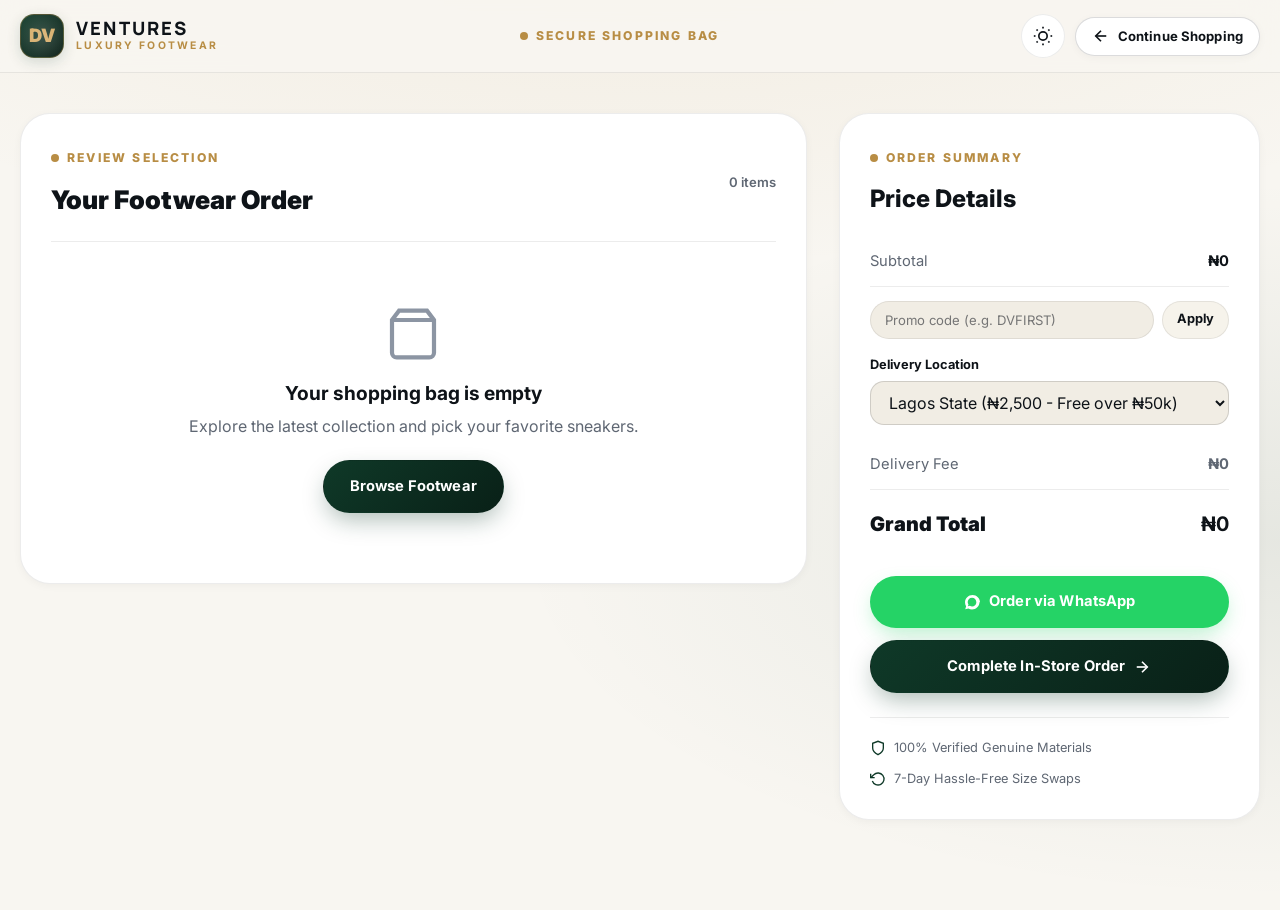
==== cart.html @ ef4c5199 "Add files via upload" ====
<!DOCTYPE html>
<html lang="en">
  <head>
    <meta charset="UTF-8" />
    <meta name="viewport" content="width=device-width, initial-scale=1.0" />
    <title>Shopping Bag & Checkout | DV Ventures</title>
    <link rel="preconnect" href="https://fonts.googleapis.com" />
    <link rel="preconnect" href="https://fonts.gstatic.com" crossorigin />
    <link
      href="https://fonts.googleapis.com/css2?family=Inter:wght@400;500;600;700;800;900&family=Manrope:wght@600;700;800;900&display=swap"
      rel="stylesheet"
    />
    <link rel="stylesheet" href="styles.css" />
  </head>
  <body class="theme-light">
    <!-- Header -->
    <header class="topbar">
      <div class="container topbar-inner">
        <a href="index.html" class="brand" aria-label="DV Ventures Home">
          <div class="brand-mark">DV</div>
          <div class="brand-info">
            <span class="brand-title">VENTURES</span>
            <span class="brand-subtitle">Luxury Footwear</span>
          </div>
        </a>

        <div class="cart-header-title">
          <span class="eyebrow" style="margin-bottom: 0;">Secure Shopping Bag</span>
        </div>

        <nav class="header-actions" aria-label="Quick actions">
          <button id="themeToggle" class="icon-btn" type="button" aria-label="Toggle theme">
            <svg class="theme-icon-sun" viewBox="0 0 24 24" fill="none" stroke="currentColor" stroke-width="2">
              <circle cx="12" cy="12" r="5"></circle>
              <line x1="12" y1="1" x2="12" y2="3"></line>
              <line x1="12" y1="21" x2="12" y2="23"></line>
              <line x1="4.22" y1="4.22" x2="5.64" y2="5.64"></line>
              <line x1="18.36" y1="18.36" x2="19.78" y2="19.78"></line>
              <line x1="1" y1="12" x2="3" y2="12"></line>
              <line x1="21" y1="12" x2="23" y2="12"></line>
            </svg>
          </button>
          <a href="index.html" class="button button-secondary button-sm">
            <svg viewBox="0 0 24 24" fill="none" stroke="currentColor" stroke-width="2.2" width="16" height="16">
              <line x1="19" y1="12" x2="5" y2="12"></line>
              <polyline points="12 19 5 12 12 5"></polyline>
            </svg>
            <span>Continue Shopping</span>
          </a>
        </nav>
      </div>
    </header>

    <main class="container cart-page-shell">
      <div class="cart-page-layout">
        <!-- Left: Selected Items List -->
        <section class="cart-page-card">
          <div class="cart-page-header">
            <div>
              <span class="eyebrow">Review Selection</span>
              <h2>Your Footwear Order</h2>
            </div>
            <span id="cartPageCount" class="catalog-counter">0 items</span>
          </div>

          <div id="cartPageList" class="cart-page-list"></div>
        </section>

        <!-- Right: Order Summary & Checkout -->
        <aside class="cart-page-card checkout-card">
          <span class="eyebrow">Order Summary</span>
          <h3 style="font-size: 1.5rem; font-weight: 800; margin-bottom: 20px;">Price Details</h3>

          <div class="summary-row">
            <span>Subtotal</span>
            <strong id="cartPageSubtotal">₦0</strong>
          </div>

          <div id="cartPageDiscountRow" class="summary-row" style="color: var(--success); display: none;">
            <span>Discount (10% OFF)</span>
            <strong id="cartPageDiscount">-₦0</strong>
          </div>

          <!-- Promo Code Input -->
          <div style="margin: 14px 0;">
            <form id="cartPagePromoForm" class="cart-promo-form">
              <input id="cartPagePromoInput" type="text" placeholder="Promo code (e.g. DVFIRST)" />
              <button type="submit">Apply</button>
            </form>
          </div>

          <!-- Destination Selector -->
          <div class="delivery-select-wrap">
            <label for="deliveryDestination">Delivery Location</label>
            <select id="deliveryDestination">
              <option value="lagos">Lagos State (₦2,500 - Free over ₦50k)</option>
              <option value="abuja">Abuja FCT (₦4,000 - Free over ₦50k)</option>
              <option value="other">Other States Nationwide (₦5,000 - Free over ₦50k)</option>
            </select>
          </div>

          <div class="summary-row">
            <span>Delivery Fee</span>
            <strong id="cartPageDelivery">₦0</strong>
          </div>

          <div class="summary-row total-line">
            <span>Grand Total</span>
            <strong id="cartPageFinal">₦0</strong>
          </div>

          <!-- Action Buttons -->
          <div style="display: flex; flex-direction: column; gap: 12px; margin-top: 24px;">
            <button id="cartPageWhatsAppBtn" class="button button-whatsapp full" type="button">
              <svg viewBox="0 0 24 24" fill="currentColor">
                <path d="M12.031 6.172c-3.181 0-5.767 2.586-5.768 5.766-.001 1.298.38 2.27 1.019 3.287l-.711 2.598 2.664-.699c.971.53 1.874.814 2.8.814 3.182 0 5.769-2.587 5.769-5.766 0-3.181-2.587-5.766-5.773-5.766zm9.969 5.766c0 5.514-4.486 10-10 10-1.748 0-3.385-.45-4.816-1.238l-4.184 1.098 1.121-4.091c-.888-1.493-1.421-3.238-1.421-5.105 0-5.514 4.486-10 10-10 5.514 0 10 4.486 10 10z"></path>
              </svg>
              <span>Order via WhatsApp</span>
            </button>
            <button id="openCheckoutModalBtn" class="button button-primary full" type="button">
              <span>Complete In-Store Order</span>
              <svg viewBox="0 0 24 24" fill="none" stroke="currentColor" stroke-width="2.2" width="18" height="18">
                <line x1="5" y1="12" x2="19" y2="12"></line>
                <polyline points="12 5 19 12 12 19"></polyline>
              </svg>
            </button>
          </div>

          <!-- Guarantee Badges -->
          <div style="margin-top: 24px; padding-top: 20px; border-top: 1px solid var(--line); display: grid; gap: 10px; font-size: 0.8rem; color: var(--text-muted);">
            <div style="display: flex; align-items: center; gap: 8px;">
              <svg width="16" height="16" viewBox="0 0 24 24" fill="none" stroke="var(--accent)" stroke-width="2"><path d="M12 22s8-4 8-10V5l-8-3-8 3v7c0 6 8 10 8 10z"></path></svg>
              <span>100% Verified Genuine Materials</span>
            </div>
            <div style="display: flex; align-items: center; gap: 8px;">
              <svg width="16" height="16" viewBox="0 0 24 24" fill="none" stroke="var(--accent)" stroke-width="2"><polyline points="1 4 1 10 7 10"></polyline><path d="M3.51 15a9 9 0 1 0 2.13-9.36L1 10"></path></svg>
              <span>7-Day Hassle-Free Size Swaps</span>
            </div>
          </div>
        </aside>
      </div>
    </main>

    <!-- IN-STORE CHECKOUT MODAL -->
    <div id="checkoutModalBackdrop" class="modal-backdrop" aria-hidden="true">
      <div class="checkout-modal-card" role="dialog" aria-modal="true">
        <button id="closeCheckoutModal" class="modal-close" type="button" aria-label="Close modal">
          <svg viewBox="0 0 24 24" fill="none" stroke="currentColor" stroke-width="2.2">
            <line x1="18" y1="6" x2="6" y2="18"></line>
            <line x1="6" y1="6" x2="18" y2="18"></line>
          </svg>
        </button>

        <span class="eyebrow">Delivery Information</span>
        <h2>Finalize Delivery Details</h2>
        <p>Enter your contact and delivery location so our Lagos logistics center can dispatch your footwear.</p>

        <form id="checkoutForm" class="checkout-form">
          <div class="form-row">
            <div class="form-group">
              <label for="custName">Full Name *</label>
              <input id="custName" type="text" placeholder="e.g. David Adeleke" required />
            </div>
            <div class="form-group">
              <label for="custPhone">Phone / WhatsApp Number *</label>
              <input id="custPhone" type="tel" placeholder="e.g. 08012345678" required />
            </div>
          </div>

          <div class="form-group">
            <label for="custAddress">Delivery Address *</label>
            <input id="custAddress" type="text" placeholder="Street name, house number, area / landmark" required />
          </div>

          <div class="form-row">
            <div class="form-group">
              <label for="custCity">City / Local Govt</label>
              <input id="custCity" type="text" placeholder="e.g. Lekki Phase 1" />
            </div>
            <div class="form-group">
              <label for="custState">State *</label>
              <select id="custState" required>
                <option value="Lagos">Lagos State</option>
                <option value="Abuja">Abuja FCT</option>
                <option value="Rivers">Rivers (Port Harcourt)</option>
                <option value="Oyo">Oyo (Ibadan)</option>
                <option value="Delta">Delta</option>
                <option value="Enugu">Enugu</option>
                <option value="Kano">Kano</option>
                <option value="Other">Other State</option>
              </select>
            </div>
          </div>

          <div class="form-group">
            <label for="custNotes">Special Delivery Instructions (Optional)</label>
            <textarea id="custNotes" rows="2" placeholder="e.g. Call before delivery, deliver in the morning"></textarea>
          </div>

          <button class="button button-primary button-lg full" type="submit">
            <span>Confirm & Dispatch Order</span>
            <svg viewBox="0 0 24 24" fill="none" stroke="currentColor" stroke-width="2.2" width="18" height="18">
              <polyline points="20 6 9 17 4 12"></polyline>
            </svg>
          </button>
        </form>
      </div>
    </div>

    <!-- TOAST CONTAINER -->
    <div id="toastContainer" class="toast-container"></div>

    <script src="script.js"></script>
  </body>
</html>
---- styles.css ----
/* ==========================================================================
   DV VENTURES — HIGH-END LUXURY FOOTWEAR DESIGN SYSTEM
   ========================================================================== */

:root {
  /* Color Palette — Luxury Modern Light */
  --bg: #f8f6f1;
  --bg-soft: #ffffff;
  --bg-alt: #f1ede4;
  --card: #ffffff;
  --card-alt: #f6f3eb;
  --text: #0e1318;
  --text-muted: #5f6773;
  --text-dim: #8c95a3;
  
  /* Brand Accents */
  --accent: #0f3928;
  --accent-light: #165239;
  --accent-soft: rgba(15, 57, 40, 0.08);
  --accent-glow: rgba(15, 57, 40, 0.16);
  --gold: #b88d44;
  --gold-light: #d4a75e;
  --gold-soft: rgba(184, 141, 68, 0.12);
  --gold-glow: rgba(184, 141, 68, 0.25);
  
  /* Status & Neutral */
  --danger: #d93838;
  --danger-soft: rgba(217, 56, 56, 0.1);
  --success: #1b8a5a;
  --success-soft: rgba(27, 138, 90, 0.1);
  --star: #f59e0b;
  --white: #ffffff;
  --line: rgba(14, 19, 24, 0.08);
  --line-strong: rgba(14, 19, 24, 0.15);
  
  /* Shadows & Elevations */
  --shadow-sm: 0 2px 8px rgba(0, 0, 0, 0.04);
  --shadow-md: 0 8px 24px -4px rgba(0, 0, 0, 0.06), 0 4px 12px -2px rgba(0, 0, 0, 0.03);
  --shadow-lg: 0 20px 40px -10px rgba(0, 0, 0, 0.08), 0 10px 20px -5px rgba(0, 0, 0, 0.04);
  --shadow-xl: 0 30px 60px -12px rgba(15, 25, 20, 0.15);
  --shadow-glow: 0 0 30px rgba(184, 141, 68, 0.2);

  /* Layout & Geometry */
  --radius-sm: 8px;
  --radius-md: 14px;
  --radius-lg: 22px;
  --radius-xl: 30px;
  --radius-pill: 9999px;
  --transition-fast: 0.18s cubic-bezier(0.16, 1, 0.3, 1);
  --transition-smooth: 0.3s cubic-bezier(0.16, 1, 0.3, 1);
}

body.theme-dark {
  /* Color Palette — Luxury Midnight Obsidian */
  --bg: #090c0f;
  --bg-soft: #101419;
  --bg-alt: #161c22;
  --card: #13181f;
  --card-alt: #1a222a;
  --text: #f0f4f8;
  --text-muted: #94a1b2;
  --text-dim: #626e7e;
  
  --accent: #2de08a;
  --accent-light: #52f0a1;
  --accent-soft: rgba(45, 224, 138, 0.12);
  --accent-glow: rgba(45, 224, 138, 0.25);
  --gold: #dfb56c;
  --gold-light: #eed093;
  --gold-soft: rgba(223, 181, 108, 0.15);
  --gold-glow: rgba(223, 181, 108, 0.3);
  
  --danger: #ff5c5c;
  --danger-soft: rgba(255, 92, 92, 0.15);
  --success: #2de08a;
  --success-soft: rgba(45, 224, 138, 0.15);
  --star: #fbbf24;
  --white: #ffffff;
  --line: rgba(240, 244, 248, 0.08);
  --line-strong: rgba(240, 244, 248, 0.15);
  
  --shadow-sm: 0 2px 8px rgba(0, 0, 0, 0.4);
  --shadow-md: 0 8px 24px -4px rgba(0, 0, 0, 0.5);
  --shadow-lg: 0 20px 40px -10px rgba(0, 0, 0, 0.6);
  --shadow-xl: 0 30px 60px -12px rgba(0, 0, 0, 0.8);
  --shadow-glow: 0 0 35px rgba(45, 224, 138, 0.18);
}

/* ==========================================================================
   RESET & GLOBAL BASICS
   ========================================================================== */

*, *::before, *::after {
  box-sizing: border-box;
  margin: 0;
  padding: 0;
}

html {
  scroll-behavior: smooth;
  font-size: 16px;
  -webkit-text-size-adjust: 100%;
}

body {
  font-family: "Inter", -apple-system, BlinkMacSystemFont, "Segoe UI", Roboto, sans-serif;
  background-color: var(--bg);
  background-image: 
    radial-gradient(ellipse 80% 50% at 50% -20%, var(--gold-soft), transparent),
    radial-gradient(ellipse 60% 40% at 100% 60%, var(--accent-soft), transparent);
  background-attachment: fixed;
  color: var(--text);
  line-height: 1.6;
  min-height: 100vh;
  transition: background-color var(--transition-smooth), color var(--transition-smooth);
  overflow-x: hidden;
}

img {
  display: block;
  max-width: 100%;
  height: auto;
}

button, input, select, textarea {
  font: inherit;
  color: inherit;
}

button {
  cursor: pointer;
  border: none;
  background: none;
  touch-action: manipulation;
}

a {
  color: inherit;
  text-decoration: none;
}

ul, ol {
  list-style: none;
}

.container {
  width: min(1240px, calc(100% - 40px));
  margin: 0 auto;
}

/* ==========================================================================
   ANNOUNCEMENT STRIP
   ========================================================================== */

.announcement-bar {
  background: linear-gradient(90deg, #092017 0%, #0f3928 50%, #092017 100%);
  color: #eed093;
  padding: 9px 16px;
  font-size: 0.81rem;
  font-weight: 600;
  letter-spacing: 0.04em;
  border-bottom: 1px solid rgba(223, 181, 108, 0.2);
}

body.theme-dark .announcement-bar {
  background: linear-gradient(90deg, #050708 0%, #0d1e16 50%, #050708 100%);
  color: #dfb56c;
}

.announcement-inner {
  display: flex;
  align-items: center;
  justify-content: space-between;
  gap: 16px;
}

.announcement-text {
  display: flex;
  align-items: center;
  gap: 8px;
  margin: 0 auto;
}

.announcement-badge {
  display: inline-flex;
  align-items: center;
  background: var(--gold);
  color: #0f3928;
  font-size: 0.68rem;
  font-weight: 800;
  padding: 2px 7px;
  border-radius: var(--radius-pill);
  text-transform: uppercase;
  letter-spacing: 0.06em;
}

.announcement-link {
  color: #ffffff;
  text-decoration: underline;
  text-underline-offset: 3px;
  font-weight: 700;
  transition: opacity var(--transition-fast);
}

.announcement-link:hover {
  opacity: 0.85;
}

.announcement-contact {
  display: flex;
  align-items: center;
  gap: 6px;
  font-size: 0.76rem;
  color: #d1dbd6;
}

/* ==========================================================================
   TOPBAR / NAVBAR
   ========================================================================== */

.topbar {
  position: sticky;
  top: 0;
  z-index: 90;
  backdrop-filter: blur(18px);
  -webkit-backdrop-filter: blur(18px);
  background: rgba(248, 246, 241, 0.85);
  border-bottom: 1px solid var(--line);
  transition: background var(--transition-smooth), border-color var(--transition-smooth), box-shadow var(--transition-smooth);
}

body.theme-dark .topbar {
  background: rgba(9, 12, 15, 0.85);
}

.topbar.scrolled {
  box-shadow: var(--shadow-sm);
}

.topbar-inner {
  display: grid;
  grid-template-columns: auto 1fr auto;
  align-items: center;
  gap: 24px;
  padding: 14px 0;
}

/* Brand */
.brand {
  display: inline-flex;
  align-items: center;
  gap: 12px;
  text-decoration: none;
  user-select: none;
}

.brand-mark {
  display: flex;
  align-items: center;
  justify-content: center;
  width: 44px;
  height: 44px;
  border-radius: var(--radius-md);
  background: linear-gradient(135deg, var(--accent) 0%, #061a12 100%);
  color: var(--gold-light);
  font-weight: 900;
  font-size: 1.15rem;
  letter-spacing: -0.02em;
  box-shadow: 0 4px 14px var(--accent-glow);
  border: 1px solid rgba(223, 181, 108, 0.35);
  position: relative;
  overflow: hidden;
}

body.theme-dark .brand-mark {
  background: linear-gradient(135deg, #132e22 0%, #08140f 100%);
  border-color: rgba(45, 224, 138, 0.4);
  color: var(--accent);
}

.brand-mark::after {
  content: "";
  position: absolute;
  top: -50%;
  left: -50%;
  width: 200%;
  height: 200%;
  background: radial-gradient(circle, rgba(255,255,255,0.2) 0%, transparent 60%);
  transform: rotate(30deg);
  pointer-events: none;
}

.brand-info {
  display: flex;
  flex-direction: column;
}

.brand-title {
  font-family: "Manrope", "Inter", sans-serif;
  font-size: 1.15rem;
  font-weight: 900;
  letter-spacing: 0.12em;
  line-height: 1.1;
  color: var(--text);
}

.brand-subtitle {
  font-size: 0.65rem;
  font-weight: 700;
  letter-spacing: 0.22em;
  text-transform: uppercase;
  color: var(--gold);
}

/* Nav links */
.topbar-nav {
  display: flex;
  align-items: center;
  gap: 22px;
  margin-left: 12px;
}

.topbar-nav a {
  font-size: 0.9rem;
  font-weight: 600;
  color: var(--text-muted);
  transition: color var(--transition-fast);
  position: relative;
  padding: 6px 0;
}

.topbar-nav a:hover,
.topbar-nav a.active {
  color: var(--text);
}

.topbar-nav a.active::after {
  content: "";
  position: absolute;
  bottom: 0;
  left: 0;
  width: 100%;
  height: 2px;
  background: var(--accent);
  border-radius: 2px;
}

body.theme-dark .topbar-nav a.active::after {
  background: var(--accent);
}

.cart-header-title {
  display: flex;
  align-items: center;
  justify-content: center;
  text-align: center;
}

/* Search wrap */
.search-wrap {
  display: flex;
  align-items: center;
  gap: 10px;
  border: 1px solid var(--line-strong);
  border-radius: var(--radius-pill);
  background: var(--card);
  padding: 0 16px;
  height: 44px;
  box-shadow: var(--shadow-sm);
  transition: border-color var(--transition-fast), box-shadow var(--transition-fast), background var(--transition-fast);
  position: relative;
  max-width: 480px;
  margin: 0 auto;
  width: 100%;
}

.search-wrap:focus-within {
  border-color: var(--accent);
  box-shadow: 0 0 0 3px var(--accent-soft);
}

.search-icon {
  width: 18px;
  height: 18px;
  color: var(--text-dim);
  flex-shrink: 0;
}

.search-wrap input {
  width: 100%;
  border: none;
  outline: none;
  background: transparent;
  color: var(--text);
  font-size: 0.9rem;
  font-weight: 500;
}

.search-wrap input::placeholder {
  color: var(--text-dim);
}

.search-shortcut {
  font-size: 0.68rem;
  font-weight: 700;
  padding: 2px 6px;
  border-radius: 4px;
  background: var(--bg-alt);
  color: var(--text-muted);
  border: 1px solid var(--line);
}

/* Header Action Buttons */
.header-actions {
  display: flex;
  align-items: center;
  gap: 10px;
}

.icon-btn {
  display: inline-flex;
  align-items: center;
  justify-content: center;
  width: 44px;
  height: 44px;
  border-radius: var(--radius-pill);
  background: var(--card);
  border: 1px solid var(--line);
  color: var(--text);
  position: relative;
  transition: transform var(--transition-fast), border-color var(--transition-fast), background var(--transition-fast), color var(--transition-fast);
}

.icon-btn:hover {
  transform: translateY(-2px);
  border-color: var(--line-strong);
  background: var(--card-alt);
}

.icon-btn svg {
  width: 20px;
  height: 20px;
}

.icon-badge {
  position: absolute;
  top: -3px;
  right: -3px;
  display: inline-flex;
  align-items: center;
  justify-content: center;
  min-width: 18px;
  height: 18px;
  padding: 0 4px;
  border-radius: var(--radius-pill);
  background: var(--accent);
  color: var(--white);
  font-size: 0.68rem;
  font-weight: 800;
  box-shadow: 0 2px 6px rgba(0,0,0,0.2);
  transition: transform var(--transition-fast);
}

body.theme-dark .icon-badge {
  background: var(--accent);
  color: #090c0f;
}

.cart-pill-btn {
  display: inline-flex;
  align-items: center;
  gap: 10px;
  padding: 0 16px;
  height: 44px;
  border-radius: var(--radius-pill);
  background: var(--card);
  border: 1px solid var(--line);
  color: var(--text);
  font-weight: 700;
  font-size: 0.88rem;
  box-shadow: var(--shadow-sm);
  transition: all var(--transition-fast);
}

.cart-pill-btn:hover {
  transform: translateY(-2px);
  border-color: var(--accent);
  box-shadow: var(--shadow-md);
}

.cart-pill-btn svg {
  width: 18px;
  height: 18px;
}

.cart-badge {
  display: inline-flex;
  align-items: center;
  justify-content: center;
  min-width: 22px;
  height: 22px;
  padding: 0 6px;
  border-radius: var(--radius-pill);
  background: var(--accent);
  color: var(--white);
  font-size: 0.72rem;
  font-weight: 800;
}

body.theme-dark .cart-badge {
  background: var(--accent);
  color: #090c0f;
}

/* ==========================================================================
   BUTTONS & COMMON UI
   ========================================================================== */

.button {
  display: inline-flex;
  align-items: center;
  justify-content: center;
  gap: 8px;
  border-radius: var(--radius-pill);
  padding: 0.85rem 1.6rem;
  font-weight: 700;
  font-size: 0.92rem;
  letter-spacing: 0.01em;
  transition: all var(--transition-smooth);
  border: 1px solid transparent;
  user-select: none;
  white-space: nowrap;
}

.button svg {
  width: 18px;
  height: 18px;
  flex-shrink: 0;
}

.button-primary {
  background: linear-gradient(135deg, var(--accent) 0%, #092017 100%);
  color: #ffffff;
  box-shadow: 0 10px 24px -4px rgba(15, 57, 40, 0.35);
}

.button-primary:hover {
  transform: translateY(-2px);
  box-shadow: 0 14px 30px -4px rgba(15, 57, 40, 0.45);
  background: linear-gradient(135deg, var(--accent-light) 0%, #0d2e21 100%);
}

body.theme-dark .button-primary {
  background: linear-gradient(135deg, var(--accent) 0%, #157e4e 100%);
  color: #050c08;
  box-shadow: 0 10px 24px -4px rgba(45, 224, 138, 0.35);
}

body.theme-dark .button-primary:hover {
  background: linear-gradient(135deg, var(--accent-light) 0%, #209961 100%);
  box-shadow: 0 14px 30px -4px rgba(45, 224, 138, 0.5);
}

.button-secondary {
  background: var(--card);
  border-color: var(--line-strong);
  color: var(--text);
  box-shadow: var(--shadow-sm);
}

.button-secondary:hover {
  background: var(--card-alt);
  transform: translateY(-2px);
  border-color: var(--accent);
}

.button-whatsapp {
  background: #25d366;
  color: #ffffff;
  box-shadow: 0 8px 20px -4px rgba(37, 211, 102, 0.35);
}

.button-whatsapp:hover {
  background: #20ba59;
  transform: translateY(-2px);
  box-shadow: 0 12px 26px -4px rgba(37, 211, 102, 0.45);
  color: #ffffff;
}

.button-outline {
  background: transparent;
  border-color: var(--line-strong);
  color: var(--text);
}

.button-outline:hover {
  border-color: var(--accent);
  color: var(--accent);
}

.button-sm {
  padding: 0.5rem 1rem;
  font-size: 0.82rem;
}

.button-lg {
  padding: 1rem 2rem;
  font-size: 1rem;
}

.button.full {
  width: 100%;
}

.eyebrow {
  display: inline-flex;
  align-items: center;
  gap: 8px;
  color: var(--gold);
  font-size: 0.76rem;
  font-weight: 800;
  letter-spacing: 0.18em;
  text-transform: uppercase;
  margin-bottom: 12px;
}

.eyebrow::before {
  content: "";
  display: inline-block;
  width: 8px;
  height: 8px;
  border-radius: 50%;
  background: currentColor;
}

/* ==========================================================================
   HERO SECTION
   ========================================================================== */

.hero-banner {
  display: grid;
  grid-template-columns: 1.15fr 0.85fr;
  align-items: center;
  gap: 40px;
  padding: 50px 0 30px;
  position: relative;
}

.hero-copy {
  display: flex;
  flex-direction: column;
  gap: 16px;
}

.hero-copy h1 {
  font-family: "Manrope", "Inter", sans-serif;
  font-size: clamp(2.8rem, 4.8vw, 4.4rem);
  line-height: 1.05;
  font-weight: 900;
  letter-spacing: -0.04em;
  color: var(--text);
}

.hero-copy h1 .highlight {
  color: transparent;
  background: linear-gradient(135deg, var(--accent) 0%, var(--gold) 100%);
  -webkit-background-clip: text;
  background-clip: text;
}

body.theme-dark .hero-copy h1 .highlight {
  background: linear-gradient(135deg, var(--accent) 0%, var(--gold-light) 100%);
  -webkit-background-clip: text;
  background-clip: text;
}

.hero-copy p {
  color: var(--text-muted);
  font-size: 1.1rem;
  line-height: 1.7;
  max-width: 540px;
}

.hero-actions {
  display: flex;
  align-items: center;
  gap: 14px;
  flex-wrap: wrap;
  margin-top: 10px;
}

.hero-trust {
  display: flex;
  align-items: center;
  gap: 20px;
  margin-top: 18px;
  padding-top: 20px;
  border-top: 1px solid var(--line);
}

.trust-item {
  display: flex;
  align-items: center;
  gap: 10px;
}

.trust-avatar-group {
  display: flex;
  align-items: center;
}

.trust-avatar {
  width: 32px;
  height: 32px;
  border-radius: 50%;
  border: 2px solid var(--card);
  margin-left: -8px;
  background: var(--card-alt);
  display: flex;
  align-items: center;
  justify-content: center;
  font-size: 0.72rem;
  font-weight: 800;
  color: var(--accent);
}

.trust-avatar:first-child {
  margin-left: 0;
}

.trust-copy {
  display: flex;
  flex-direction: column;
}

.trust-copy strong {
  font-size: 0.85rem;
  line-height: 1.2;
}

.trust-copy span {
  font-size: 0.72rem;
  color: var(--text-muted);
}

/* Hero Spotlight */
.hero-spotlight {
  display: flex;
  justify-content: center;
  position: relative;
}

.hero-spotlight::before {
  content: "";
  position: absolute;
  width: 380px;
  height: 380px;
  background: radial-gradient(circle, var(--gold-soft) 0%, transparent 70%);
  top: 50%;
  left: 50%;
  transform: translate(-50%, -50%);
  border-radius: 50%;
  filter: blur(40px);
  z-index: 0;
  pointer-events: none;
}

.spotlight-card {
  position: relative;
  z-index: 1;
  width: min(100%, 460px);
  padding: 24px;
  background: var(--card);
  border: 1px solid var(--line);
  border-radius: var(--radius-xl);
  box-shadow: var(--shadow-xl);
  backdrop-filter: blur(12px);
  transition: transform var(--transition-smooth), box-shadow var(--transition-smooth);
}

.spotlight-card:hover {
  transform: translateY(-4px);
  box-shadow: 0 35px 70px -15px rgba(15, 57, 40, 0.2);
}

.spotlight-badge-row {
  display: flex;
  align-items: center;
  justify-content: space-between;
  margin-bottom: 16px;
}

.spotlight-badge {
  display: inline-flex;
  align-items: center;
  gap: 6px;
  padding: 5px 12px;
  background: var(--gold-soft);
  color: var(--gold);
  border-radius: var(--radius-pill);
  font-size: 0.74rem;
  font-weight: 800;
  text-transform: uppercase;
  letter-spacing: 0.08em;
}

.spotlight-rating {
  display: flex;
  align-items: center;
  gap: 4px;
  font-size: 0.82rem;
  font-weight: 700;
  color: var(--text);
}

.spotlight-rating svg {
  width: 16px;
  height: 16px;
  fill: var(--star);
  color: var(--star);
}

.spotlight-img-wrap {
  width: 100%;
  height: 340px;
  border-radius: var(--radius-lg);
  overflow: hidden;
  background: var(--card-alt);
  position: relative;
}

.spotlight-img-wrap img {
  width: 100%;
  height: 100%;
  object-fit: cover;
  transition: transform 0.6s cubic-bezier(0.16, 1, 0.3, 1);
}

.spotlight-card:hover .spotlight-img-wrap img {
  transform: scale(1.05);
}

.spotlight-meta {
  margin-top: 20px;
  display: flex;
  align-items: flex-end;
  justify-content: space-between;
  gap: 16px;
}

.spotlight-meta-left h3 {
  font-size: 1.35rem;
  font-weight: 800;
  margin-bottom: 4px;
}

.spotlight-meta-left p {
  color: var(--text-muted);
  font-size: 0.85rem;
}

.spotlight-price {
  text-align: right;
}

.spotlight-price .current {
  font-size: 1.5rem;
  font-weight: 900;
  color: var(--accent);
  display: block;
}

body.theme-dark .spotlight-price .current {
  color: var(--accent);
}

.spotlight-price .old {
  font-size: 0.82rem;
  color: var(--text-dim);
  text-decoration: line-through;
}

.spotlight-quick-add {
  margin-top: 18px;
  display: grid;
  grid-template-columns: 1fr auto;
  gap: 10px;
}

/* ==========================================================================
   PROMO / TRUST STRIP
   ========================================================================== */

.promo-strip {
  display: grid;
  grid-template-columns: repeat(4, 1fr);
  gap: 16px;
  margin-top: 40px;
  padding: 24px;
  border-radius: var(--radius-lg);
  background: var(--card);
  border: 1px solid var(--line);
  box-shadow: var(--shadow-md);
}

.promo-item {
  display: flex;
  align-items: flex-start;
  gap: 14px;
}

.promo-icon-wrap {
  width: 44px;
  height: 44px;
  border-radius: var(--radius-md);
  background: var(--accent-soft);
  color: var(--accent);
  display: flex;
  align-items: center;
  justify-content: center;
  flex-shrink: 0;
}

body.theme-dark .promo-icon-wrap {
  background: var(--accent-soft);
  color: var(--accent);
}

.promo-icon-wrap svg {
  width: 22px;
  height: 22px;
}

.promo-text strong {
  display: block;
  font-size: 0.92rem;
  font-weight: 700;
  color: var(--text);
  margin-bottom: 2px;
}

.promo-text span {
  font-size: 0.78rem;
  color: var(--text-muted);
  line-height: 1.4;
}

/* ==========================================================================
   CATALOG CONTROLS (Categories, Sort, Filter)
   ========================================================================== */

.catalog-section {
  margin-top: 70px;
  scroll-margin-top: 80px;
}

.section-head {
  display: flex;
  align-items: flex-end;
  justify-content: space-between;
  gap: 20px;
  margin-bottom: 28px;
}

.section-head h2 {
  font-family: "Manrope", "Inter", sans-serif;
  font-size: clamp(2rem, 3.5vw, 2.8rem);
  font-weight: 900;
  letter-spacing: -0.04em;
  color: var(--text);
}

.section-head-subtitle {
  color: var(--text-muted);
  font-size: 0.95rem;
  margin-top: 4px;
}

.catalog-toolbar {
  display: flex;
  flex-direction: column;
  gap: 16px;
  margin-bottom: 30px;
  background: var(--card);
  border: 1px solid var(--line);
  border-radius: var(--radius-lg);
  padding: 16px 20px;
  box-shadow: var(--shadow-sm);
}

.toolbar-top {
  display: flex;
  align-items: center;
  justify-content: space-between;
  gap: 16px;
  flex-wrap: wrap;
}

.categories-bar {
  display: flex;
  align-items: center;
  gap: 8px;
  flex-wrap: wrap;
}

.category-chip {
  display: inline-flex;
  align-items: center;
  gap: 6px;
  padding: 7px 16px;
  border-radius: var(--radius-pill);
  font-size: 0.84rem;
  font-weight: 600;
  background: var(--bg-alt);
  color: var(--text-muted);
  border: 1px solid transparent;
  transition: all var(--transition-fast);
}

.category-chip:hover {
  color: var(--text);
  background: var(--card-alt);
  border-color: var(--line);
}

.category-chip.active {
  background: var(--accent);
  color: #ffffff;
  border-color: transparent;
  box-shadow: 0 4px 12px var(--accent-glow);
}

body.theme-dark .category-chip.active {
  background: var(--accent);
  color: #090c0f;
  box-shadow: 0 4px 12px var(--accent-glow);
}

.category-count {
  font-size: 0.7rem;
  opacity: 0.8;
  padding: 1px 6px;
  border-radius: 10px;
  background: rgba(0,0,0,0.15);
}

.category-chip.active .category-count {
  background: rgba(255,255,255,0.25);
  color: #ffffff;
}

body.theme-dark .category-chip.active .category-count {
  background: rgba(0,0,0,0.25);
  color: #090c0f;
}

/* Secondary filters (Price Presets + Sort) */
.toolbar-bottom {
  display: flex;
  align-items: center;
  justify-content: space-between;
  gap: 16px;
  flex-wrap: wrap;
  padding-top: 14px;
  border-top: 1px solid var(--line);
}

.price-presets {
  display: flex;
  align-items: center;
  gap: 8px;
  flex-wrap: wrap;
}

.filter-label {
  font-size: 0.78rem;
  font-weight: 700;
  text-transform: uppercase;
  letter-spacing: 0.08em;
  color: var(--text-dim);
}

.price-chip {
  padding: 4px 12px;
  border-radius: var(--radius-pill);
  font-size: 0.78rem;
  font-weight: 600;
  background: transparent;
  color: var(--text-muted);
  border: 1px solid var(--line);
  transition: all var(--transition-fast);
}

.price-chip:hover,
.price-chip.active {
  background: var(--card-alt);
  color: var(--text);
  border-color: var(--accent);
}

.price-chip.active {
  font-weight: 700;
  border-color: var(--accent);
  background: var(--accent-soft);
  color: var(--accent);
}

.sort-and-meta {
  display: flex;
  align-items: center;
  gap: 12px;
  margin-left: auto;
}

.catalog-counter {
  font-size: 0.82rem;
  font-weight: 600;
  color: var(--text-muted);
}

.sort-select-wrap {
  position: relative;
  display: flex;
  align-items: center;
}

.sort-select {
  appearance: none;
  background: var(--card);
  border: 1px solid var(--line);
  border-radius: var(--radius-pill);
  padding: 6px 32px 6px 14px;
  font-size: 0.82rem;
  font-weight: 600;
  color: var(--text);
  cursor: pointer;
  outline: none;
  transition: border-color var(--transition-fast);
}

.sort-select:focus {
  border-color: var(--accent);
}

.sort-select-wrap svg {
  position: absolute;
  right: 12px;
  width: 14px;
  height: 14px;
  color: var(--text-dim);
  pointer-events: none;
}

/* ==========================================================================
   PRODUCT GRID & CARDS
   ========================================================================== */

.product-grid {
  display: grid;
  grid-template-columns: repeat(4, 1fr);
  gap: 24px;
}

.product-card {
  background: var(--card);
  border: 1px solid var(--line);
  border-radius: var(--radius-lg);
  overflow: hidden;
  box-shadow: var(--shadow-sm);
  display: flex;
  flex-direction: column;
  position: relative;
  transition: transform var(--transition-smooth), box-shadow var(--transition-smooth), border-color var(--transition-smooth);
}

.product-card:hover {
  transform: translateY(-6px);
  box-shadow: var(--shadow-lg);
  border-color: var(--line-strong);
}

/* Image Container & Quick Actions */
.product-image-wrap {
  position: relative;
  width: 100%;
  height: 290px;
  background: var(--card-alt);
  overflow: hidden;
}

.product-image-wrap img {
  width: 100%;
  height: 100%;
  object-fit: cover;
  transition: transform 0.5s cubic-bezier(0.16, 1, 0.3, 1);
}

.product-card:hover .product-image-wrap img {
  transform: scale(1.06);
}

.product-tag {
  position: absolute;
  top: 14px;
  left: 14px;
  padding: 4px 10px;
  border-radius: var(--radius-pill);
  background: rgba(255, 255, 255, 0.9);
  backdrop-filter: blur(8px);
  color: var(--accent);
  font-weight: 800;
  font-size: 0.7rem;
  letter-spacing: 0.08em;
  text-transform: uppercase;
  box-shadow: 0 2px 8px rgba(0,0,0,0.1);
  z-index: 2;
}

body.theme-dark .product-tag {
  background: rgba(19, 24, 31, 0.9);
  color: var(--accent);
}

/* Quick Action Overlay Buttons */
.card-quick-actions {
  position: absolute;
  top: 14px;
  right: 14px;
  display: flex;
  flex-direction: column;
  gap: 8px;
  z-index: 2;
}

.quick-action-btn {
  width: 36px;
  height: 36px;
  border-radius: 50%;
  background: rgba(255, 255, 255, 0.9);
  backdrop-filter: blur(8px);
  border: 1px solid rgba(0,0,0,0.06);
  color: var(--text);
  display: flex;
  align-items: center;
  justify-content: center;
  box-shadow: 0 4px 10px rgba(0,0,0,0.1);
  transition: all var(--transition-fast);
}

body.theme-dark .quick-action-btn {
  background: rgba(19, 24, 31, 0.9);
  border-color: rgba(255,255,255,0.1);
  color: var(--text);
}

.quick-action-btn:hover {
  transform: scale(1.1);
  background: #ffffff;
  color: var(--accent);
}

body.theme-dark .quick-action-btn:hover {
  background: #25303c;
  color: var(--accent);
}

.quick-action-btn.active {
  color: var(--danger);
  fill: var(--danger);
}

.quick-action-btn svg {
  width: 17px;
  height: 17px;
}

/* Card Body */
.product-body {
  padding: 18px;
  display: flex;
  flex-direction: column;
  flex: 1;
}

.product-meta {
  display: flex;
  align-items: center;
  justify-content: space-between;
  gap: 10px;
  margin-bottom: 6px;
}

.product-category {
  font-size: 0.74rem;
  font-weight: 700;
  text-transform: uppercase;
  letter-spacing: 0.1em;
  color: var(--gold);
}

.product-rating {
  display: flex;
  align-items: center;
  gap: 4px;
  font-size: 0.78rem;
  font-weight: 700;
  color: var(--text-muted);
}

.product-rating svg {
  width: 13px;
  height: 13px;
  fill: var(--star);
  color: var(--star);
}

.product-title {
  font-size: 1.15rem;
  font-weight: 800;
  color: var(--text);
  margin-bottom: 6px;
  line-height: 1.25;
  cursor: pointer;
  transition: color var(--transition-fast);
}

.product-title:hover {
  color: var(--accent);
}

.product-detail {
  font-size: 0.84rem;
  color: var(--text-muted);
  line-height: 1.5;
  margin-bottom: 14px;
  display: -webkit-box;
  -webkit-line-clamp: 2;
  -webkit-box-orient: vertical;
  overflow: hidden;
  min-height: 40px;
}

/* Size preview chips on card */
.product-sizes-preview {
  display: flex;
  align-items: center;
  gap: 6px;
  margin-bottom: 14px;
}

.product-sizes-preview span {
  font-size: 0.7rem;
  font-weight: 600;
  color: var(--text-dim);
}

.size-preview-chip {
  padding: 2px 6px;
  border-radius: 4px;
  font-size: 0.7rem;
  font-weight: 700;
  background: var(--bg-alt);
  color: var(--text-muted);
}

/* Card Foot */
.product-foot {
  display: flex;
  align-items: center;
  justify-content: space-between;
  gap: 12px;
  margin-top: auto;
  padding-top: 14px;
  border-top: 1px solid var(--line);
}

.price-stack {
  display: flex;
  flex-direction: column;
}

.current-price {
  font-size: 1.25rem;
  font-weight: 900;
  color: var(--text);
  line-height: 1.1;
}

.price-sub-row {
  display: flex;
  align-items: center;
  gap: 6px;
}

.old-price {
  font-size: 0.78rem;
  color: var(--text-dim);
  text-decoration: line-through;
}

.discount-tag {
  font-size: 0.68rem;
  font-weight: 800;
  color: var(--danger);
  background: var(--danger-soft);
  padding: 1px 5px;
  border-radius: 4px;
}

.add-cart-btn {
  display: inline-flex;
  align-items: center;
  justify-content: center;
  gap: 6px;
  padding: 8px 16px;
  border-radius: var(--radius-pill);
  background: var(--accent);
  color: #ffffff;
  font-weight: 700;
  font-size: 0.85rem;
  transition: all var(--transition-fast);
}

body.theme-dark .add-cart-btn {
  background: var(--accent);
  color: #090c0f;
}

.add-cart-btn:hover {
  transform: translateY(-2px);
  filter: brightness(1.1);
  box-shadow: 0 4px 12px var(--accent-glow);
}

.add-cart-btn svg {
  width: 15px;
  height: 15px;
}

/* Empty State in Grid */
.catalog-empty-state {
  grid-column: 1 / -1;
  text-align: center;
  padding: 60px 20px;
  background: var(--card);
  border: 1px solid var(--line);
  border-radius: var(--radius-lg);
}

.catalog-empty-state svg {
  width: 48px;
  height: 48px;
  color: var(--text-dim);
  margin-bottom: 16px;
}

.catalog-empty-state h3 {
  font-size: 1.3rem;
  margin-bottom: 8px;
}

.catalog-empty-state p {
  color: var(--text-muted);
  max-width: 400px;
  margin: 0 auto 20px;
}

/* ==========================================================================
   PRICING / PROPOSAL SECTION
   ========================================================================== */

.pricing-section {
  margin-top: 90px;
  padding: 60px 0;
  position: relative;
}

.pricing-intro {
  text-align: center;
  max-width: 640px;
  margin: 0 auto 48px;
}

.pricing-grid {
  display: grid;
  grid-template-columns: repeat(4, 1fr);
  gap: 20px;
}

.pricing-card {
  padding: 30px 24px;
  border-radius: var(--radius-xl);
  background: var(--card);
  border: 1px solid var(--line);
  box-shadow: var(--shadow-md);
  display: flex;
  flex-direction: column;
  position: relative;
  transition: transform var(--transition-smooth), box-shadow var(--transition-smooth);
}

.pricing-card:hover {
  transform: translateY(-6px);
  box-shadow: var(--shadow-xl);
}

.pricing-card.featured {
  background: linear-gradient(180deg, var(--accent-soft) 0%, var(--card) 100%);
  border-color: var(--accent);
  box-shadow: var(--shadow-lg), 0 0 0 2px var(--accent-glow);
}

.pricing-badge-popular {
  position: absolute;
  top: -12px;
  left: 50%;
  transform: translateX(-50%);
  background: var(--accent);
  color: #ffffff;
  font-size: 0.72rem;
  font-weight: 800;
  text-transform: uppercase;
  letter-spacing: 0.08em;
  padding: 3px 12px;
  border-radius: var(--radius-pill);
  box-shadow: 0 4px 10px var(--accent-glow);
}

body.theme-dark .pricing-badge-popular {
  color: #090c0f;
}

.pricing-chip {
  display: inline-flex;
  align-self: flex-start;
  padding: 4px 10px;
  border-radius: var(--radius-pill);
  background: var(--gold-soft);
  color: var(--gold);
  font-size: 0.72rem;
  font-weight: 800;
  letter-spacing: 0.08em;
  text-transform: uppercase;
  margin-bottom: 16px;
}

.pricing-card h3 {
  font-size: 1.4rem;
  font-weight: 800;
  margin-bottom: 8px;
}

.pricing-price {
  font-size: 2.2rem;
  font-weight: 900;
  color: var(--text);
  letter-spacing: -0.04em;
  margin-bottom: 20px;
  padding-bottom: 18px;
  border-bottom: 1px solid var(--line);
}

.pricing-features {
  display: flex;
  flex-direction: column;
  gap: 12px;
  margin-bottom: 24px;
  flex: 1;
}

.pricing-features li {
  display: flex;
  align-items: flex-start;
  gap: 10px;
  font-size: 0.88rem;
  color: var(--text-muted);
  line-height: 1.45;
}

.pricing-features li svg {
  width: 17px;
  height: 17px;
  color: var(--accent);
  flex-shrink: 0;
  margin-top: 2px;
}

/* Total Investment Box */
.total-box {
  display: flex;
  align-items: center;
  justify-content: space-between;
  gap: 24px;
  margin-top: 36px;
  padding: 28px 36px;
  border-radius: var(--radius-xl);
  background: linear-gradient(135deg, var(--card) 0%, var(--card-alt) 100%);
  border: 1px solid var(--line);
  box-shadow: var(--shadow-lg);
}

.total-copy span {
  display: block;
  color: var(--gold);
  font-size: 0.78rem;
  font-weight: 800;
  letter-spacing: 0.16em;
  text-transform: uppercase;
  margin-bottom: 4px;
}

.total-copy strong {
  font-size: clamp(2.2rem, 4vw, 3.2rem);
  font-weight: 900;
  letter-spacing: -0.05em;
  color: var(--text);
}

.total-actions {
  display: flex;
  align-items: center;
  gap: 14px;
}

/* ==========================================================================
   TESTIMONIALS & SOCIAL PROOF
   ========================================================================== */

.testimonials-section {
  margin-top: 90px;
  padding: 40px 0;
}

.testimonials-grid {
  display: grid;
  grid-template-columns: repeat(3, 1fr);
  gap: 24px;
}

.testimonial-card {
  padding: 28px;
  border-radius: var(--radius-lg);
  background: var(--card);
  border: 1px solid var(--line);
  box-shadow: var(--shadow-sm);
  display: flex;
  flex-direction: column;
  justify-content: space-between;
  gap: 18px;
  transition: transform var(--transition-smooth);
}

.testimonial-card:hover {
  transform: translateY(-4px);
  box-shadow: var(--shadow-md);
}

.testimonial-rating {
  display: flex;
  gap: 3px;
}

.testimonial-rating svg {
  width: 16px;
  height: 16px;
  fill: var(--star);
  color: var(--star);
}

.testimonial-quote {
  font-size: 0.95rem;
  line-height: 1.6;
  color: var(--text);
  font-style: italic;
}

.testimonial-author {
  display: flex;
  align-items: center;
  gap: 12px;
}

.author-avatar {
  width: 42px;
  height: 42px;
  border-radius: 50%;
  background: var(--accent-soft);
  color: var(--accent);
  font-weight: 800;
  display: flex;
  align-items: center;
  justify-content: center;
  font-size: 0.9rem;
}

.author-info strong {
  display: block;
  font-size: 0.9rem;
}

.author-info span {
  font-size: 0.76rem;
  color: var(--text-muted);
}

/* ==========================================================================
   FOOTER
   ========================================================================== */

.site-footer {
  margin-top: 100px;
  border-top: 1px solid var(--line);
  background: var(--card);
  padding: 60px 0 30px;
}

.footer-top {
  display: grid;
  grid-template-columns: 1.5fr 1fr 1fr 1fr;
  gap: 40px;
  padding-bottom: 40px;
  border-bottom: 1px solid var(--line);
}

.footer-brand p {
  color: var(--text-muted);
  font-size: 0.9rem;
  line-height: 1.6;
  margin-top: 14px;
  max-width: 320px;
}

.footer-col h4 {
  font-size: 0.92rem;
  font-weight: 800;
  text-transform: uppercase;
  letter-spacing: 0.08em;
  margin-bottom: 16px;
  color: var(--text);
}

.footer-links {
  display: flex;
  flex-direction: column;
  gap: 10px;
}

.footer-links a {
  color: var(--text-muted);
  font-size: 0.88rem;
  transition: color var(--transition-fast);
}

.footer-links a:hover {
  color: var(--accent);
}

.footer-bottom {
  display: flex;
  align-items: center;
  justify-content: space-between;
  gap: 20px;
  padding-top: 28px;
  font-size: 0.82rem;
  color: var(--text-muted);
}

/* ==========================================================================
   SLIDE-OUT CART PANEL / DRAWER
   ========================================================================== */

.cart-panel-backdrop {
  position: fixed;
  inset: 0;
  background: rgba(0, 0, 0, 0.45);
  backdrop-filter: blur(4px);
  z-index: 95;
  opacity: 0;
  pointer-events: none;
  transition: opacity var(--transition-smooth);
}

.cart-panel-backdrop.open {
  opacity: 1;
  pointer-events: auto;
}

.cart-panel {
  position: fixed;
  top: 0;
  right: 0;
  width: min(440px, 100%);
  height: 100vh;
  background: var(--bg-soft);
  border-left: 1px solid var(--line);
  box-shadow: var(--shadow-xl);
  transform: translateX(105%);
  transition: transform 0.35s cubic-bezier(0.16, 1, 0.3, 1);
  z-index: 100;
  display: flex;
  flex-direction: column;
}

.cart-panel.open {
  transform: translateX(0);
}

.cart-panel-header {
  display: flex;
  align-items: center;
  justify-content: space-between;
  gap: 12px;
  padding: 20px 24px;
  border-bottom: 1px solid var(--line);
  background: var(--card);
}

.cart-panel-header h3 {
  font-size: 1.25rem;
  font-weight: 800;
  display: flex;
  align-items: center;
  gap: 8px;
}

.close-btn {
  width: 36px;
  height: 36px;
  border-radius: 50%;
  display: flex;
  align-items: center;
  justify-content: center;
  color: var(--text-muted);
  background: var(--bg-alt);
  transition: all var(--transition-fast);
}

.close-btn:hover {
  background: var(--line-strong);
  color: var(--text);
}

.close-btn svg {
  width: 18px;
  height: 18px;
}

/* Free Shipping Progress Bar */
.cart-shipping-bar {
  padding: 12px 24px;
  background: var(--card-alt);
  border-bottom: 1px solid var(--line);
  font-size: 0.8rem;
  color: var(--text-muted);
}

.shipping-progress-track {
  height: 6px;
  border-radius: 99px;
  background: var(--line);
  margin-top: 6px;
  overflow: hidden;
}

.shipping-progress-fill {
  height: 100%;
  border-radius: 99px;
  background: linear-gradient(90deg, var(--gold) 0%, var(--accent) 100%);
  width: 0%;
  transition: width 0.4s ease;
}

/* Cart Items Container */
.cart-items {
  flex: 1;
  overflow-y: auto;
  padding: 20px 24px;
  display: flex;
  flex-direction: column;
  gap: 16px;
}

.cart-item {
  display: grid;
  grid-template-columns: 80px 1fr;
  gap: 14px;
  padding: 14px;
  background: var(--card);
  border: 1px solid var(--line);
  border-radius: var(--radius-md);
  box-shadow: var(--shadow-sm);
  position: relative;
}

.cart-item-img {
  width: 80px;
  height: 80px;
  border-radius: var(--radius-sm);
  overflow: hidden;
  background: var(--card-alt);
}

.cart-item-img img {
  width: 100%;
  height: 100%;
  object-fit: cover;
}

.cart-item-details {
  display: flex;
  flex-direction: column;
  gap: 4px;
}

.cart-item-top {
  display: flex;
  align-items: flex-start;
  justify-content: space-between;
  gap: 8px;
}

.cart-item-top h4 {
  font-size: 0.95rem;
  font-weight: 700;
  line-height: 1.3;
}

.cart-item-remove {
  color: var(--danger);
  padding: 2px;
  opacity: 0.7;
  transition: opacity var(--transition-fast);
}

.cart-item-remove:hover {
  opacity: 1;
}

.cart-item-remove svg {
  width: 16px;
  height: 16px;
}

.cart-item-size-badge {
  display: inline-flex;
  font-size: 0.72rem;
  font-weight: 600;
  color: var(--text-muted);
}

.cart-item-bottom {
  display: flex;
  align-items: center;
  justify-content: space-between;
  gap: 12px;
  margin-top: 8px;
}

.cart-item-price {
  font-weight: 800;
  font-size: 0.95rem;
  color: var(--text);
}

/* Quantity Stepper */
.qty-stepper {
  display: inline-flex;
  align-items: center;
  border: 1px solid var(--line);
  border-radius: var(--radius-pill);
  background: var(--bg-alt);
  padding: 2px 4px;
}

.qty-stepper button {
  width: 24px;
  height: 24px;
  display: flex;
  align-items: center;
  justify-content: center;
  color: var(--text);
  font-weight: 700;
  font-size: 0.85rem;
  border-radius: 50%;
  transition: background var(--transition-fast);
}

.qty-stepper button:hover {
  background: var(--card);
}

.qty-stepper span {
  font-size: 0.82rem;
  font-weight: 700;
  min-width: 24px;
  text-align: center;
}

.cart-empty-view {
  display: flex;
  flex-direction: column;
  align-items: center;
  justify-content: center;
  text-align: center;
  height: 100%;
  padding: 40px 20px;
  color: var(--text-muted);
}

.cart-empty-view svg {
  width: 56px;
  height: 56px;
  color: var(--text-dim);
  margin-bottom: 16px;
}

.cart-empty-view h4 {
  font-size: 1.2rem;
  color: var(--text);
  margin-bottom: 6px;
}

/* Cart Panel Footer & Promo */
.cart-panel-footer {
  padding: 20px 24px;
  border-top: 1px solid var(--line);
  background: var(--card);
  display: flex;
  flex-direction: column;
  gap: 14px;
}

.cart-promo-form {
  display: flex;
  gap: 8px;
}

.cart-promo-form input {
  flex: 1;
  height: 38px;
  border: 1px solid var(--line);
  border-radius: var(--radius-pill);
  padding: 0 14px;
  font-size: 0.82rem;
  background: var(--bg-alt);
  outline: none;
}

.cart-promo-form input:focus {
  border-color: var(--accent);
}

.cart-promo-form button {
  padding: 0 14px;
  height: 38px;
  border-radius: var(--radius-pill);
  background: var(--card-alt);
  border: 1px solid var(--line);
  font-size: 0.8rem;
  font-weight: 700;
  transition: all var(--transition-fast);
}

.cart-promo-form button:hover {
  background: var(--accent);
  color: #ffffff;
  border-color: var(--accent);
}

.cart-cost-row {
  display: flex;
  align-items: center;
  justify-content: space-between;
  font-size: 0.88rem;
  color: var(--text-muted);
}

.cart-cost-row.discount {
  color: var(--success);
}

.cart-total-row {
  display: flex;
  align-items: center;
  justify-content: space-between;
  font-size: 1.15rem;
  font-weight: 800;
  color: var(--text);
  padding-top: 10px;
  border-top: 1px solid var(--line);
}

.cart-panel-actions {
  display: flex;
  flex-direction: column;
  gap: 10px;
  margin-top: 4px;
}

/* ==========================================================================
   PRODUCT QUICK VIEW MODAL
   ========================================================================== */

.modal-backdrop {
  position: fixed;
  inset: 0;
  background: rgba(0, 0, 0, 0.6);
  backdrop-filter: blur(8px);
  z-index: 110;
  display: flex;
  align-items: center;
  justify-content: center;
  padding: 20px;
  opacity: 0;
  pointer-events: none;
  transition: opacity var(--transition-smooth);
}

.modal-backdrop.open {
  opacity: 1;
  pointer-events: auto;
}

.quickview-modal {
  background: var(--bg-soft);
  border: 1px solid var(--line);
  border-radius: var(--radius-xl);
  max-width: 860px;
  width: 100%;
  max-height: 90vh;
  overflow-y: auto;
  box-shadow: var(--shadow-xl);
  position: relative;
  display: grid;
  grid-template-columns: 1.1fr 1fr;
  transform: scale(0.95);
  transition: transform var(--transition-smooth);
}

.modal-backdrop.open .quickview-modal {
  transform: scale(1);
}

.modal-close {
  position: absolute;
  top: 18px;
  right: 18px;
  width: 36px;
  height: 36px;
  border-radius: 50%;
  background: var(--card);
  border: 1px solid var(--line);
  display: flex;
  align-items: center;
  justify-content: center;
  color: var(--text);
  z-index: 10;
  transition: all var(--transition-fast);
}

.modal-close:hover {
  background: var(--card-alt);
  transform: scale(1.05);
}

.modal-close svg {
  width: 18px;
  height: 18px;
}

.quickview-gallery {
  background: var(--card-alt);
  padding: 30px;
  display: flex;
  align-items: center;
  justify-content: center;
  position: relative;
}

.quickview-gallery img {
  width: 100%;
  max-height: 420px;
  object-fit: contain;
  border-radius: var(--radius-lg);
  box-shadow: var(--shadow-md);
}

.quickview-details {
  padding: 36px 30px;
  display: flex;
  flex-direction: column;
  gap: 16px;
}

.quickview-badge {
  display: inline-flex;
  align-self: flex-start;
  padding: 4px 10px;
  border-radius: var(--radius-pill);
  background: var(--gold-soft);
  color: var(--gold);
  font-size: 0.72rem;
  font-weight: 800;
  text-transform: uppercase;
}

.quickview-title {
  font-size: 1.6rem;
  font-weight: 900;
  line-height: 1.2;
}

.quickview-price-row {
  display: flex;
  align-items: baseline;
  gap: 12px;
}

.quickview-price {
  font-size: 1.7rem;
  font-weight: 900;
  color: var(--accent);
}

body.theme-dark .quickview-price {
  color: var(--accent);
}

.quickview-old-price {
  font-size: 1rem;
  color: var(--text-dim);
  text-decoration: line-through;
}

.quickview-desc {
  color: var(--text-muted);
  font-size: 0.92rem;
  line-height: 1.6;
}

/* Size Selector in Modal */
.size-selector-wrap h5 {
  font-size: 0.86rem;
  font-weight: 800;
  text-transform: uppercase;
  letter-spacing: 0.08em;
  margin-bottom: 8px;
  display: flex;
  justify-content: space-between;
}

.size-selector-wrap h5 small {
  color: var(--text-dim);
  font-weight: 500;
  text-transform: none;
}

.size-grid {
  display: grid;
  grid-template-columns: repeat(6, 1fr);
  gap: 8px;
}

.size-btn {
  height: 42px;
  border-radius: var(--radius-sm);
  border: 1px solid var(--line-strong);
  background: var(--card);
  color: var(--text);
  font-weight: 700;
  font-size: 0.9rem;
  display: flex;
  align-items: center;
  justify-content: center;
  transition: all var(--transition-fast);
}

.size-btn:hover {
  border-color: var(--accent);
  background: var(--card-alt);
}

.size-btn.active {
  background: var(--accent);
  color: #ffffff;
  border-color: var(--accent);
}

body.theme-dark .size-btn.active {
  background: var(--accent);
  color: #090c0f;
}

.quickview-actions {
  display: flex;
  flex-direction: column;
  gap: 10px;
  margin-top: 10px;
}

/* ==========================================================================
   CHECKOUT MODAL
   ========================================================================== */

.checkout-modal-card {
  background: var(--bg-soft);
  border: 1px solid var(--line);
  border-radius: var(--radius-xl);
  max-width: 580px;
  width: 100%;
  padding: 36px;
  position: relative;
  box-shadow: var(--shadow-xl);
  max-height: 90vh;
  overflow-y: auto;
}

.checkout-modal-card h2 {
  font-size: 1.6rem;
  font-weight: 900;
  margin-bottom: 6px;
}

.checkout-modal-card p {
  color: var(--text-muted);
  font-size: 0.9rem;
  margin-bottom: 24px;
}

.checkout-form {
  display: grid;
  gap: 16px;
}

.form-group {
  display: flex;
  flex-direction: column;
  gap: 6px;
}

.form-group label {
  font-size: 0.82rem;
  font-weight: 700;
  color: var(--text);
}

.form-group input,
.form-group select,
.form-group textarea {
  width: 100%;
  border: 1px solid var(--line-strong);
  border-radius: var(--radius-md);
  background: var(--card);
  color: var(--text);
  padding: 10px 14px;
  outline: none;
  font-size: 0.92rem;
  transition: border-color var(--transition-fast), box-shadow var(--transition-fast);
}

.form-group input:focus,
.form-group select:focus,
.form-group textarea:focus {
  border-color: var(--accent);
  box-shadow: 0 0 0 3px var(--accent-soft);
}

.form-row {
  display: grid;
  grid-template-columns: 1fr 1fr;
  gap: 14px;
}

/* ==========================================================================
   AI SHOPPING CONCIERGE WIDGET
   ========================================================================== */

.chat-widget {
  position: fixed;
  right: 24px;
  bottom: 24px;
  z-index: 100;
}

.chat-toggle {
  display: inline-flex;
  align-items: center;
  gap: 10px;
  padding: 12px 20px;
  border-radius: var(--radius-pill);
  background: linear-gradient(135deg, var(--accent) 0%, #081d14 100%);
  color: #ffffff;
  font-weight: 700;
  font-size: 0.9rem;
  box-shadow: 0 8px 24px -4px rgba(15, 57, 40, 0.4);
  border: 1px solid rgba(255,255,255,0.15);
  transition: all var(--transition-smooth);
}

body.theme-dark .chat-toggle {
  background: linear-gradient(135deg, var(--accent) 0%, #157e4e 100%);
  color: #090c0f;
  box-shadow: 0 8px 24px -4px rgba(45, 224, 138, 0.4);
}

.chat-toggle:hover {
  transform: translateY(-3px) scale(1.02);
  box-shadow: 0 14px 30px -4px rgba(15, 57, 40, 0.5);
}

.chat-toggle-pulse {
  width: 10px;
  height: 10px;
  border-radius: 50%;
  background: #25d366;
  box-shadow: 0 0 0 0 rgba(37, 211, 102, 0.7);
  animation: pulseGreen 2s infinite;
}

@keyframes pulseGreen {
  0% {
    box-shadow: 0 0 0 0 rgba(37, 211, 102, 0.7);
  }
  70% {
    box-shadow: 0 0 0 8px rgba(37, 211, 102, 0);
  }
  100% {
    box-shadow: 0 0 0 0 rgba(37, 211, 102, 0);
  }
}

.chat-box {
  position: absolute;
  bottom: calc(100% + 16px);
  right: 0;
  width: min(390px, calc(100vw - 32px));
  height: 540px;
  max-height: 80vh;
  background: var(--bg-soft);
  border: 1px solid var(--line);
  border-radius: var(--radius-xl);
  overflow: hidden;
  box-shadow: var(--shadow-xl);
  display: flex;
  flex-direction: column;
  transform-origin: bottom right;
  transition: opacity 0.25s ease, transform 0.25s ease;
}

.chat-box.hidden {
  display: none !important;
}

.chat-header {
  display: flex;
  align-items: center;
  justify-content: space-between;
  padding: 16px 20px;
  background: var(--card);
  border-bottom: 1px solid var(--line);
}

.chat-header-info {
  display: flex;
  align-items: center;
  gap: 12px;
}

.chat-avatar {
  width: 38px;
  height: 38px;
  border-radius: 50%;
  background: var(--accent-soft);
  color: var(--accent);
  display: flex;
  align-items: center;
  justify-content: center;
  font-weight: 900;
  font-size: 0.85rem;
  border: 1px solid var(--line);
}

.chat-header-text strong {
  display: block;
  font-size: 0.92rem;
  line-height: 1.2;
}

.chat-header-text small {
  display: flex;
  align-items: center;
  gap: 6px;
  font-size: 0.74rem;
  color: var(--success);
}

.chat-header-text small::before {
  content: "";
  display: inline-block;
  width: 6px;
  height: 6px;
  border-radius: 50%;
  background: currentColor;
}

.chat-body {
  flex: 1;
  overflow-y: auto;
  padding: 18px 20px;
  display: flex;
  flex-direction: column;
  gap: 12px;
}

.message {
  max-width: 86%;
  padding: 12px 16px;
  border-radius: var(--radius-md);
  font-size: 0.88rem;
  line-height: 1.5;
  word-break: break-word;
}

.message.bot {
  align-self: flex-start;
  background: var(--card);
  border: 1px solid var(--line);
  color: var(--text);
  border-bottom-left-radius: 4px;
}

.message.user {
  align-self: flex-end;
  background: var(--accent);
  color: #ffffff;
  border-bottom-right-radius: 4px;
}

body.theme-dark .message.user {
  background: var(--accent);
  color: #090c0f;
}

/* Typing indicator in bot */
.typing-indicator {
  display: flex;
  align-items: center;
  gap: 4px;
  padding: 8px 12px;
}

.typing-indicator span {
  width: 6px;
  height: 6px;
  border-radius: 50%;
  background: var(--text-dim);
  animation: typingBounce 1.4s infinite ease-in-out both;
}

.typing-indicator span:nth-child(1) { animation-delay: -0.32s; }
.typing-indicator span:nth-child(2) { animation-delay: -0.16s; }

@keyframes typingBounce {
  0%, 80%, 100% { transform: scale(0); }
  40% { transform: scale(1); }
}

/* Mini shoe recommendation in chat */
.chat-shoe-card {
  display: flex;
  align-items: center;
  gap: 10px;
  margin-top: 8px;
  padding: 8px;
  border-radius: var(--radius-sm);
  background: var(--card-alt);
  border: 1px solid var(--line);
}

.chat-shoe-card img {
  width: 50px;
  height: 50px;
  border-radius: 6px;
  object-fit: cover;
}

.chat-shoe-info {
  flex: 1;
}

.chat-shoe-info strong {
  display: block;
  font-size: 0.82rem;
  line-height: 1.2;
}

.chat-shoe-info span {
  font-size: 0.78rem;
  color: var(--accent);
  font-weight: 800;
}

.chat-quick-actions {
  display: flex;
  gap: 6px;
  padding: 8px 18px 12px;
  overflow-x: auto;
  scrollbar-width: none;
}

.chat-quick-actions::-webkit-scrollbar {
  display: none;
}

.chat-quick-actions button {
  padding: 6px 12px;
  border-radius: var(--radius-pill);
  background: var(--card);
  border: 1px solid var(--line);
  font-size: 0.76rem;
  font-weight: 600;
  white-space: nowrap;
  color: var(--text-muted);
  transition: all var(--transition-fast);
}

.chat-quick-actions button:hover {
  border-color: var(--accent);
  color: var(--accent);
}

.chat-form {
  display: flex;
  align-items: center;
  gap: 8px;
  padding: 12px 16px;
  border-top: 1px solid var(--line);
  background: var(--card);
}

.chat-form input {
  flex: 1;
  height: 40px;
  border-radius: var(--radius-pill);
  border: 1px solid var(--line);
  background: var(--bg-alt);
  padding: 0 16px;
  font-size: 0.88rem;
  outline: none;
}

.chat-form input:focus {
  border-color: var(--accent);
}

.chat-form button {
  width: 40px;
  height: 40px;
  border-radius: 50%;
  background: var(--accent);
  color: #ffffff;
  display: flex;
  align-items: center;
  justify-content: center;
  flex-shrink: 0;
  transition: transform var(--transition-fast);
}

body.theme-dark .chat-form button {
  background: var(--accent);
  color: #090c0f;
}

.chat-form button:hover {
  transform: scale(1.06);
}

.chat-form button svg {
  width: 18px;
  height: 18px;
}

/* ==========================================================================
   TOAST NOTIFICATION SYSTEM
   ========================================================================== */

.toast-container {
  position: fixed;
  bottom: 24px;
  left: 24px;
  display: flex;
  flex-direction: column;
  gap: 10px;
  z-index: 120;
  pointer-events: none;
}

.toast {
  pointer-events: auto;
  display: flex;
  align-items: center;
  gap: 12px;
  padding: 12px 18px;
  border-radius: var(--radius-md);
  background: var(--card);
  color: var(--text);
  border: 1px solid var(--line-strong);
  box-shadow: var(--shadow-lg);
  font-size: 0.88rem;
  font-weight: 600;
  animation: toastSlideIn 0.3s cubic-bezier(0.16, 1, 0.3, 1) forwards;
}

.toast svg {
  width: 18px;
  height: 18px;
  color: var(--success);
  flex-shrink: 0;
}

@keyframes toastSlideIn {
  from {
    opacity: 0;
    transform: translateY(20px) scale(0.95);
  }
  to {
    opacity: 1;
    transform: translateY(0) scale(1);
  }
}

/* ==========================================================================
   DEDICATED CART PAGE (cart.html)
   ========================================================================== */

.cart-page-shell {
  padding: 40px 0 90px;
}

.cart-page-layout {
  display: grid;
  grid-template-columns: 1.4fr 0.75fr;
  gap: 32px;
  align-items: start;
}

.cart-page-card {
  background: var(--card);
  border: 1px solid var(--line);
  border-radius: var(--radius-xl);
  padding: 30px;
  box-shadow: var(--shadow-sm);
}

.cart-page-header {
  display: flex;
  align-items: center;
  justify-content: space-between;
  padding-bottom: 20px;
  border-bottom: 1px solid var(--line);
  margin-bottom: 24px;
}

.cart-page-header h2 {
  font-size: 1.6rem;
  font-weight: 900;
}

.cart-page-list {
  display: flex;
  flex-direction: column;
  gap: 18px;
}

.cart-page-item {
  display: grid;
  grid-template-columns: 100px 1fr auto;
  gap: 20px;
  align-items: center;
  padding: 16px;
  border: 1px solid var(--line);
  border-radius: var(--radius-md);
  background: var(--bg-soft);
}

.cart-page-item img {
  width: 100px;
  height: 100px;
  border-radius: var(--radius-sm);
  object-fit: cover;
  background: var(--card-alt);
}

.cart-page-item-info h4 {
  font-size: 1.1rem;
  font-weight: 800;
  margin-bottom: 4px;
}

.cart-page-item-info p {
  color: var(--text-muted);
  font-size: 0.84rem;
  margin-bottom: 8px;
}

.checkout-card {
  position: sticky;
  top: 90px;
}

.summary-row {
  display: flex;
  align-items: center;
  justify-content: space-between;
  padding: 12px 0;
  border-bottom: 1px solid var(--line);
  color: var(--text-muted);
  font-size: 0.92rem;
}

.summary-row strong {
  color: var(--text);
}

.total-line {
  font-size: 1.25rem;
  font-weight: 900;
  color: var(--text);
  border-bottom: none;
  padding-top: 18px;
}

/* Delivery destination select */
.delivery-select-wrap {
  margin: 16px 0;
}

.delivery-select-wrap label {
  display: block;
  font-size: 0.8rem;
  font-weight: 700;
  margin-bottom: 6px;
  color: var(--text);
}

.delivery-select-wrap select {
  width: 100%;
  padding: 10px 14px;
  border: 1px solid var(--line-strong);
  border-radius: var(--radius-md);
  background: var(--bg-alt);
  color: var(--text);
  outline: none;
}

/* ==========================================================================
   ADMIN PORTAL (admin.html)
   ========================================================================== */

.admin-shell {
  padding: 40px 0 90px;
}

.admin-access-panel {
  display: flex;
  align-items: center;
  justify-content: center;
  min-height: 60vh;
}

.admin-access-card {
  background: var(--card);
  border: 1px solid var(--line);
  border-radius: var(--radius-xl);
  padding: 40px;
  max-width: 480px;
  width: 100%;
  box-shadow: var(--shadow-xl);
  text-align: center;
}

.admin-access-card svg {
  width: 50px;
  height: 50px;
  color: var(--gold);
  margin-bottom: 16px;
}

.admin-access-card h1 {
  font-size: 1.8rem;
  font-weight: 900;
  margin-bottom: 8px;
}

.admin-access-card p {
  color: var(--text-muted);
  font-size: 0.9rem;
  margin-bottom: 24px;
}

.admin-toolbar {
  display: flex;
  align-items: center;
  justify-content: space-between;
  gap: 20px;
  flex-wrap: wrap;
  margin-bottom: 30px;
}

.admin-toolbar h1 {
  font-size: 2rem;
  font-weight: 900;
}

.admin-actions {
  display: flex;
  align-items: center;
  gap: 10px;
  flex-wrap: wrap;
}

.admin-summary-grid {
  display: grid;
  grid-template-columns: repeat(4, 1fr);
  gap: 18px;
  margin-bottom: 30px;
}

.admin-summary-card {
  background: var(--card);
  border: 1px solid var(--line);
  border-radius: var(--radius-lg);
  padding: 22px;
  box-shadow: var(--shadow-sm);
}

.admin-summary-card .summary-label {
  font-size: 0.76rem;
  font-weight: 800;
  text-transform: uppercase;
  letter-spacing: 0.08em;
  color: var(--text-dim);
  margin-bottom: 8px;
  display: block;
}

.admin-summary-card strong {
  font-size: 1.8rem;
  font-weight: 900;
  color: var(--text);
}

.admin-editor-list {
  display: grid;
  grid-template-columns: repeat(2, 1fr);
  gap: 20px;
}

.admin-product-card {
  background: var(--card);
  border: 1px solid var(--line);
  border-radius: var(--radius-lg);
  padding: 22px;
  box-shadow: var(--shadow-sm);
  display: grid;
  gap: 14px;
}

.admin-card-head {
  display: flex;
  align-items: center;
  justify-content: space-between;
}

.admin-card-head strong {
  font-size: 1.1rem;
}

.admin-preview-row {
  display: flex;
  gap: 16px;
  align-items: center;
}

.admin-image-preview {
  width: 80px;
  height: 80px;
  border-radius: var(--radius-sm);
  overflow: hidden;
  border: 1px solid var(--line);
  background: var(--card-alt);
  flex-shrink: 0;
}

.admin-image-preview img {
  width: 100%;
  height: 100%;
  object-fit: cover;
}

/* ==========================================================================
   MOBILE BOTTOM NAVIGATION BAR
   ========================================================================== */

.mobile-bottom-bar {
  display: none;
  position: fixed;
  bottom: 0;
  left: 0;
  right: 0;
  height: 64px;
  background: rgba(248, 246, 241, 0.95);
  backdrop-filter: blur(16px);
  -webkit-backdrop-filter: blur(16px);
  border-top: 1px solid var(--line);
  z-index: 85;
  box-shadow: 0 -4px 16px rgba(0,0,0,0.06);
}

body.theme-dark .mobile-bottom-bar {
  background: rgba(9, 12, 15, 0.95);
}

.mobile-bottom-bar-inner {
  display: flex;
  align-items: center;
  justify-content: space-around;
  height: 100%;
  padding: 0 10px;
}

.mobile-bar-btn {
  display: flex;
  flex-direction: column;
  align-items: center;
  gap: 4px;
  font-size: 0.68rem;
  font-weight: 700;
  color: var(--text-muted);
  position: relative;
}

.mobile-bar-btn.active,
.mobile-bar-btn:hover {
  color: var(--accent);
}

.mobile-bar-btn svg {
  width: 20px;
  height: 20px;
}

/* ==========================================================================
   RESPONSIVE MEDIA QUERIES
   ========================================================================== */

@media (max-width: 1100px) {
  .product-grid {
    grid-template-columns: repeat(3, 1fr);
  }
  .pricing-grid {
    grid-template-columns: repeat(2, 1fr);
  }
  .admin-summary-grid {
    grid-template-columns: repeat(2, 1fr);
  }
  .footer-top {
    grid-template-columns: 1fr 1fr;
  }
}

@media (max-width: 860px) {
  .hero-banner {
    grid-template-columns: 1fr;
    gap: 30px;
    padding: 30px 0 20px;
  }
  .promo-strip {
    grid-template-columns: repeat(2, 1fr);
  }
  .product-grid {
    grid-template-columns: repeat(2, 1fr);
  }
  .quickview-modal {
    grid-template-columns: 1fr;
  }
  .quickview-gallery {
    padding: 20px;
  }
  .quickview-details {
    padding: 24px 20px;
  }
  .cart-page-layout {
    grid-template-columns: 1fr;
  }
  .admin-editor-list {
    grid-template-columns: 1fr;
  }
  .testimonials-grid {
    grid-template-columns: 1fr;
  }
}

@media (max-width: 640px) {
  .topbar-nav {
    display: none;
  }
  .announcement-bar {
    display: none;
  }
  .promo-strip {
    grid-template-columns: 1fr;
  }
  .product-grid {
    grid-template-columns: 1fr;
  }
  .pricing-grid {
    grid-template-columns: 1fr;
  }
  .total-box {
    flex-direction: column;
    align-items: flex-start;
  }
  .mobile-bottom-bar {
    display: block;
  }
  body {
    padding-bottom: 70px;
  }
  .chat-widget {
    bottom: 80px;
    right: 16px;
  }
  .toast-container {
    bottom: 80px;
    left: 16px;
  }
  .footer-top {
    grid-template-columns: 1fr;
  }
}
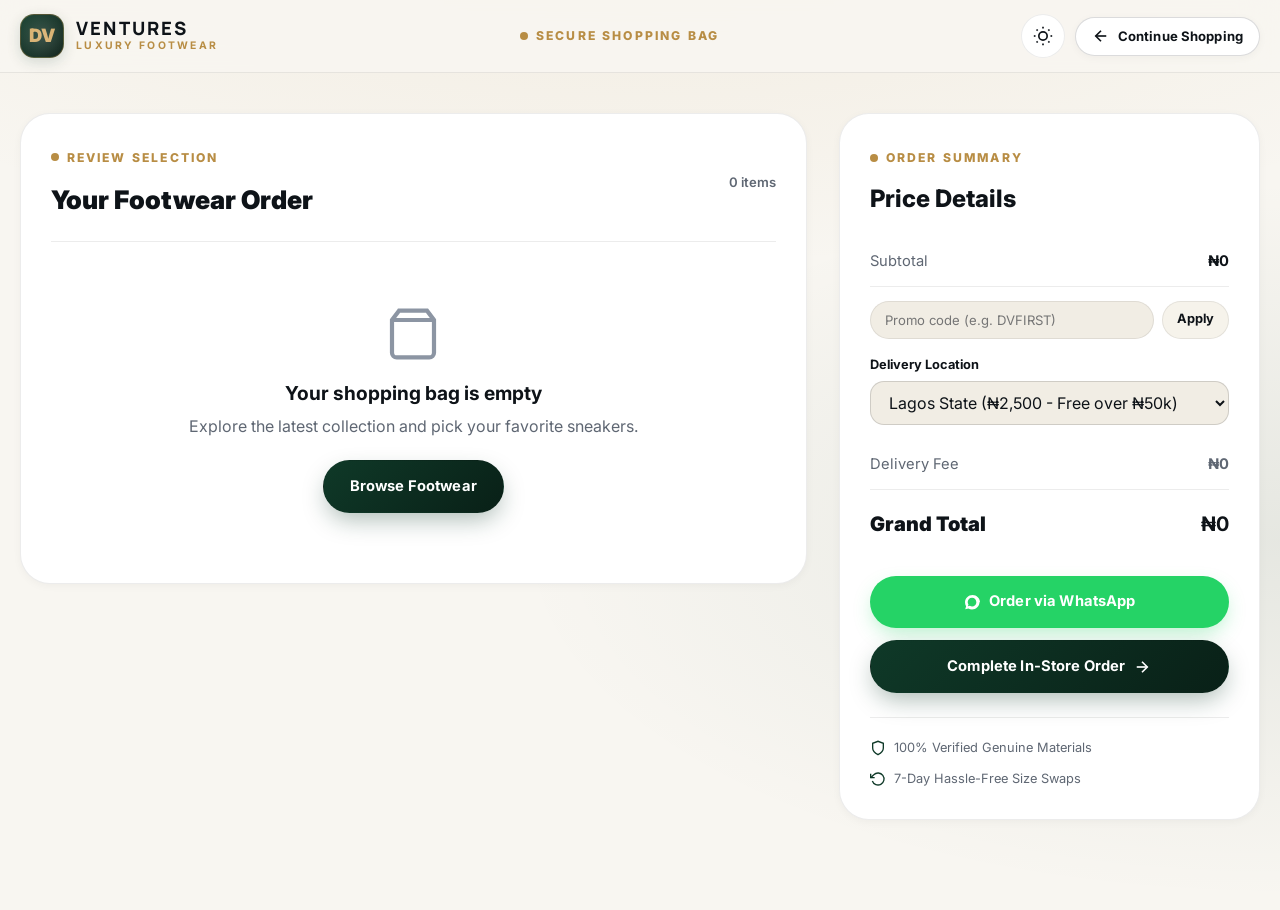
==== commit 0eb0968c: "Add files via upload" ====
--- a/cart.html
+++ b/cart.html
@@ -95,6 +95,9 @@
             <select id="deliveryDestination">
               <option value="lagos">Lagos State (₦2,500 - Free over ₦50k)</option>
               <option value="abuja">Abuja FCT (₦4,000 - Free over ₦50k)</option>
+              <option value="rivers">Rivers / Port Harcourt (₦4,500 - Free over ₦50k)</option>
+              <option value="oyo">Oyo State / Ibadan (₦3,500 - Free over ₦50k)</option>
+              <option value="kano">Kano & Northern Hubs (₦4,500 - Free over ₦50k)</option>
               <option value="other">Other States Nationwide (₦5,000 - Free over ₦50k)</option>
             </select>
           </div>
--- a/styles.css
+++ b/styles.css
@@ -100,6 +100,10 @@
   scroll-behavior: smooth;
   font-size: 16px;
   -webkit-text-size-adjust: 100%;
+  width: 100%;
+  overflow-x: hidden;
+  touch-action: pan-y;
+  overscroll-behavior-y: auto;
 }
 
 body {
@@ -112,8 +116,21 @@
   color: var(--text);
   line-height: 1.6;
   min-height: 100vh;
+  width: 100%;
+  max-width: 100vw;
   transition: background-color var(--transition-smooth), color var(--transition-smooth);
   overflow-x: hidden;
+  touch-action: pan-y;
+  overscroll-behavior-y: auto;
+}
+
+.android-device {
+  -webkit-tap-highlight-color: transparent;
+}
+
+.android-device body {
+  -webkit-overflow-scrolling: touch;
+  overscroll-behavior-y: contain;
 }
 
 img {
@@ -654,10 +671,10 @@
 
 .hero-copy h1 {
   font-family: "Manrope", "Inter", sans-serif;
-  font-size: clamp(2.8rem, 4.8vw, 4.4rem);
-  line-height: 1.05;
+  font-size: clamp(2.4rem, 6vw, 5.2rem);
+  line-height: 1.0;
   font-weight: 900;
-  letter-spacing: -0.04em;
+  letter-spacing: -0.05em;
   color: var(--text);
 }
 
@@ -1157,8 +1174,8 @@
 
 .product-grid {
   display: grid;
-  grid-template-columns: repeat(4, 1fr);
-  gap: 24px;
+  grid-template-columns: repeat(4, minmax(0, 1fr));
+  gap: clamp(14px, 2.5vw, 24px);
 }
 
 .product-card {
@@ -1174,9 +1191,14 @@
 }
 
 .product-card:hover {
-  transform: translateY(-6px);
+  transform: translateY(-10px) scale(1.01);
   box-shadow: var(--shadow-lg);
   border-color: var(--line-strong);
+}
+
+body.theme-dark .product-card:hover {
+  border-color: var(--accent);
+  box-shadow: 0 20px 40px -10px rgba(0,0,0,0.6), 0 0 0 1px var(--accent), 0 0 28px var(--accent-glow);
 }
 
 /* Image Container & Quick Actions */
@@ -1427,9 +1449,9 @@
 }
 
 .add-cart-btn:hover {
-  transform: translateY(-2px);
-  filter: brightness(1.1);
-  box-shadow: 0 4px 12px var(--accent-glow);
+  transform: translateY(-3px) scale(1.03);
+  filter: brightness(1.12);
+  box-shadow: 0 6px 20px var(--accent-glow), 0 0 0 3px var(--accent-soft);
 }
 
 .add-cart-btn svg {
@@ -1704,6 +1726,165 @@
 }
 
 /* ==========================================================================
+   PREMIUM BRAND / FAQ SECTION
+   ========================================================================== */
+
+.brand-pro-section {
+  margin-top: 90px;
+}
+
+.stats-band {
+  display: grid;
+  grid-template-columns: repeat(4, minmax(0, 1fr));
+  gap: 18px;
+  margin-bottom: 30px;
+}
+
+.stat-item {
+  background: var(--card);
+  border: 1px solid var(--line);
+  border-radius: var(--radius-lg);
+  padding: 24px 18px;
+  text-align: center;
+  box-shadow: var(--shadow-sm);
+}
+
+.stat-item strong {
+  display: block;
+  font-size: clamp(1.8rem, 4vw, 2.5rem);
+  font-weight: 900;
+  letter-spacing: -0.06em;
+  margin-bottom: 8px;
+  color: var(--text);
+}
+
+.stat-item span {
+  color: var(--text-muted);
+  font-size: 0.82rem;
+}
+
+.brand-story-grid {
+  display: grid;
+  grid-template-columns: 1.3fr 1fr 1fr 1fr;
+  gap: 18px;
+}
+
+.story-card {
+  background: var(--card);
+  border: 1px solid var(--line);
+  border-radius: var(--radius-xl);
+  padding: 26px 22px;
+  box-shadow: var(--shadow-sm);
+}
+
+.story-card-featured {
+  background: linear-gradient(180deg, var(--accent-soft) 0%, var(--card) 100%);
+  border-color: var(--accent);
+}
+
+.story-card h2 {
+  font-size: clamp(2rem, 3vw, 2.5rem);
+  line-height: 1.08;
+  letter-spacing: -0.05em;
+  margin: 12px 0 18px;
+}
+
+.story-card p {
+  color: var(--text-muted);
+  line-height: 1.65;
+}
+
+.story-list {
+  list-style: none;
+  padding: 0;
+  margin: 18px 0 0;
+  display: flex;
+  flex-direction: column;
+  gap: 10px;
+}
+
+.story-list li {
+  position: relative;
+  padding-left: 22px;
+  color: var(--text);
+  font-weight: 600;
+}
+
+.story-list li::before {
+  content: '•';
+  position: absolute;
+  left: 0;
+  color: var(--accent);
+  font-size: 1.2rem;
+}
+
+.mini-icon {
+  display: inline-flex;
+  align-items: center;
+  justify-content: center;
+  width: 40px;
+  height: 40px;
+  border-radius: 12px;
+  background: var(--gold-soft);
+  color: var(--gold);
+  font-weight: 800;
+  margin-bottom: 12px;
+}
+
+.story-card h3 {
+  font-size: 1.25rem;
+  margin-bottom: 10px;
+}
+
+.faq-section {
+  margin-top: 90px;
+}
+
+.faq-list {
+  display: grid;
+  gap: 16px;
+}
+
+.faq-list details {
+  background: var(--card);
+  border: 1px solid var(--line);
+  border-radius: var(--radius-lg);
+  padding: 18px 20px;
+  box-shadow: var(--shadow-sm);
+}
+
+.faq-list summary {
+  cursor: pointer;
+  list-style: none;
+  font-weight: 700;
+  color: var(--text);
+  display: flex;
+  align-items: center;
+  justify-content: space-between;
+  gap: 16px;
+}
+
+.faq-list summary::-webkit-details-marker {
+  display: none;
+}
+
+.faq-list summary::after {
+  content: '+';
+  font-size: 1.3rem;
+  color: var(--accent);
+}
+
+.faq-list details[open] summary::after {
+  content: '−';
+}
+
+.faq-list p {
+  color: var(--text-muted);
+  margin-top: 12px;
+  line-height: 1.6;
+}
+
+/* ==========================================================================
    FOOTER
    ========================================================================== */
 
@@ -3038,6 +3219,10 @@
   font-weight: 700;
   color: var(--text-muted);
   position: relative;
+  min-width: 44px;
+  min-height: 44px;
+  justify-content: center;
+  touch-action: manipulation;
 }
 
 .mobile-bar-btn.active,
@@ -3051,12 +3236,18 @@
 }
 
 /* ==========================================================================
-   RESPONSIVE MEDIA QUERIES
-   ========================================================================== */
+   RESPONSIVE MEDIA QUERIES — FLUID & SMOOTH (NO MORE STIFF ANDROID!)
+   ========================================================================== */
+
+/* Container fluid edge-to-edge on small screens */
+.container {
+  width: min(1240px, calc(100% - clamp(16px, 4vw, 40px)));
+  margin: 0 auto;
+}
 
 @media (max-width: 1100px) {
   .product-grid {
-    grid-template-columns: repeat(3, 1fr);
+    grid-template-columns: repeat(3, minmax(0, 1fr));
   }
   .pricing-grid {
     grid-template-columns: repeat(2, 1fr);
@@ -3067,19 +3258,28 @@
   .footer-top {
     grid-template-columns: 1fr 1fr;
   }
+  .hero-banner {
+    gap: 28px;
+  }
 }
 
 @media (max-width: 860px) {
+  .product-grid {
+    grid-template-columns: repeat(2, minmax(0, 1fr));
+  }
   .hero-banner {
     grid-template-columns: 1fr;
-    gap: 30px;
-    padding: 30px 0 20px;
+    gap: clamp(20px, 5vw, 36px);
+    padding: clamp(24px, 5vw, 40px) 0 clamp(16px, 3vw, 24px);
+  }
+  .hero-spotlight {
+    max-width: 480px;
+    margin: 0 auto;
+    width: 100%;
   }
   .promo-strip {
     grid-template-columns: repeat(2, 1fr);
-  }
-  .product-grid {
-    grid-template-columns: repeat(2, 1fr);
+    gap: 12px;
   }
   .quickview-modal {
     grid-template-columns: 1fr;
@@ -3097,22 +3297,50 @@
     grid-template-columns: 1fr;
   }
   .testimonials-grid {
+    grid-template-columns: repeat(auto-fill, minmax(min(320px, 100%), 1fr));
+    gap: 16px;
+  }
+  .section-head {
+    flex-direction: column;
+    align-items: flex-start;
+    gap: 10px;
+  }
+  .pricing-grid {
+    grid-template-columns: repeat(auto-fill, minmax(min(240px, 100%), 1fr));
+  }
+  .footer-top {
+    grid-template-columns: 1fr 1fr;
+    gap: 24px;
+  }
+}
+
+@media (max-width: 640px) {
+  .product-grid {
     grid-template-columns: 1fr;
   }
-}
-
-@media (max-width: 640px) {
   .topbar-nav {
     display: none;
   }
   .announcement-bar {
     display: none;
   }
+  .container {
+    width: calc(100% - 24px);
+  }
+  .hero-copy h1 {
+    font-size: clamp(2.2rem, 10vw, 3.2rem);
+  }
+  .hero-copy p {
+    font-size: clamp(0.9rem, 3.5vw, 1.1rem);
+  }
+  .hero-banner {
+    padding: 20px 0 12px;
+  }
   .promo-strip {
     grid-template-columns: 1fr;
-  }
-  .product-grid {
-    grid-template-columns: 1fr;
+    gap: 10px;
+    padding: 16px;
+    margin-top: 24px;
   }
   .pricing-grid {
     grid-template-columns: 1fr;
@@ -3120,22 +3348,1508 @@
   .total-box {
     flex-direction: column;
     align-items: flex-start;
+    gap: 16px;
+    padding: 20px;
   }
   .mobile-bottom-bar {
     display: block;
+    height: calc(64px + env(safe-area-inset-bottom, 0px));
+    padding-bottom: env(safe-area-inset-bottom, 0px);
   }
   body {
-    padding-bottom: 70px;
+    padding-bottom: calc(72px + env(safe-area-inset-bottom, 0px));
   }
   .chat-widget {
-    bottom: 80px;
-    right: 16px;
+    bottom: calc(80px + env(safe-area-inset-bottom, 0px));
+    right: 14px;
   }
   .toast-container {
-    bottom: 80px;
-    left: 16px;
+    bottom: calc(80px + env(safe-area-inset-bottom, 0px));
+    left: 14px;
+    right: 14px;
+    max-width: 100%;
   }
   .footer-top {
     grid-template-columns: 1fr;
-  }
-}
+    gap: 24px;
+  }
+  .catalog-toolbar {
+    padding: 12px 14px;
+    gap: 12px;
+  }
+  .toolbar-bottom {
+    flex-direction: column;
+    align-items: flex-start;
+    gap: 10px;
+  }
+  .sort-and-meta {
+    margin-left: 0;
+  }
+  .topbar-inner {
+    padding: 10px 0;
+    gap: 10px;
+  }
+  .hero-actions {
+    flex-direction: column;
+    align-items: stretch;
+  }
+  .hero-actions .button {
+    width: 100%;
+  }
+  /* Quickview full-screen on mobile */
+  .modal-backdrop {
+    padding: 0;
+    align-items: flex-end;
+  }
+  .quickview-modal {
+    border-radius: var(--radius-xl) var(--radius-xl) 0 0;
+    max-height: 90svh;
+  }
+  /* Cart panel full-width */
+  .cart-panel {
+    width: 100%;
+  }
+  /* Checkout card edge-to-edge */
+  .checkout-modal-card {
+    border-radius: var(--radius-xl) var(--radius-xl) 0 0;
+    padding: 24px 20px;
+  }
+  .form-row {
+    grid-template-columns: 1fr;
+  }
+  /* Admin */
+  .admin-summary-grid {
+    grid-template-columns: repeat(2, 1fr);
+    gap: 10px;
+  }
+  .brand-story-grid {
+    grid-template-columns: 1fr;
+  }
+  .stats-band {
+    grid-template-columns: repeat(2, 1fr);
+  }
+}
+
+/* Android-specific safe-area and touch improvements */
+.android-device .mobile-bottom-bar {
+  height: calc(64px + env(safe-area-inset-bottom, 0px));
+  padding-bottom: env(safe-area-inset-bottom, 0px);
+}
+
+.android-device .chat-widget {
+  bottom: calc(84px + env(safe-area-inset-bottom, 0px));
+}
+
+.android-device .toast-container {
+  bottom: calc(84px + env(safe-area-inset-bottom, 0px));
+}
+
+.android-device .topbar-inner {
+  gap: 8px;
+}
+
+/* Scrollable containers — fluid on Android */
+.cart-items,
+.chat-body,
+.quickview-modal,
+.checkout-modal-card {
+  -webkit-overflow-scrolling: touch;
+  overscroll-behavior: contain;
+}
+
+/* All interactive tap targets — minimum 44px (Android HIG) */
+button,
+.category-chip,
+.price-chip,
+.size-btn,
+.quick-action-btn,
+.mobile-bar-btn,
+.icon-btn,
+.cart-pill-btn,
+.add-cart-btn,
+.chat-quick-actions button {
+  touch-action: manipulation;
+  -webkit-tap-highlight-color: transparent;
+}
+
+.category-chip,
+.price-chip {
+  min-height: 38px;
+}
+
+/* ==========================================================================
+   WOW FACTOR — KEYFRAME ANIMATIONS
+   ========================================================================== */
+
+/* Floating orb drift for hero background */
+@keyframes orbDrift1 {
+  0%   { transform: translate(0, 0) scale(1); }
+  33%  { transform: translate(40px, -60px) scale(1.15); }
+  66%  { transform: translate(-30px, 30px) scale(0.9); }
+  100% { transform: translate(0, 0) scale(1); }
+}
+
+@keyframes orbDrift2 {
+  0%   { transform: translate(0, 0) scale(1); }
+  40%  { transform: translate(-50px, 40px) scale(1.2); }
+  80%  { transform: translate(20px, -20px) scale(0.85); }
+  100% { transform: translate(0, 0) scale(1); }
+}
+
+@keyframes orbDrift3 {
+  0%   { transform: translate(0, 0) scale(1) rotate(0deg); }
+  50%  { transform: translate(30px, 50px) scale(1.1) rotate(180deg); }
+  100% { transform: translate(0, 0) scale(1) rotate(360deg); }
+}
+
+/* Shimmer sweep for spotlight card border */
+@keyframes shimmerBorder {
+  0%   { background-position: 0% 50%; }
+  50%  { background-position: 100% 50%; }
+  100% { background-position: 0% 50%; }
+}
+
+/* Card cascade reveal on scroll */
+@keyframes cardReveal {
+  from {
+    opacity: 0;
+    transform: translateY(40px) scale(0.96);
+  }
+  to {
+    opacity: 1;
+    transform: translateY(0) scale(1);
+  }
+}
+
+/* Promo item slide-in */
+@keyframes promoSlideIn {
+  from {
+    opacity: 0;
+    transform: translateX(-24px);
+  }
+  to {
+    opacity: 1;
+    transform: translateX(0);
+  }
+}
+
+/* Pricing card stagger-in */
+@keyframes pricingFadeUp {
+  from {
+    opacity: 0;
+    transform: translateY(30px);
+  }
+  to {
+    opacity: 1;
+    transform: translateY(0);
+  }
+}
+
+/* Marquee announcement pulse */
+@keyframes marqueeSlide {
+  0%   { transform: translateX(0); }
+  100% { transform: translateX(-50%); }
+}
+
+/* Floating product card micro-animation on hover */
+@keyframes floatCard {
+  0%, 100% { transform: translateY(-10px) scale(1.01); }
+  50%       { transform: translateY(-14px) scale(1.015); }
+}
+
+/* Gold shimmer sweep on text */
+@keyframes goldShimmer {
+  0%   { background-position: -200% center; }
+  100% { background-position: 200% center; }
+}
+
+/* Neon pulse ring on dark mode buttons */
+@keyframes neonPulse {
+  0%, 100% { box-shadow: 0 0 0 0 var(--accent-glow); }
+  50%       { box-shadow: 0 0 0 8px rgba(45, 224, 138, 0); }
+}
+
+/* Rotating conic gradient border for spotlight */
+@keyframes rotateBorder {
+  from { --angle: 0deg; }
+  to   { --angle: 360deg; }
+}
+
+/* ==========================================================================
+   WOW FACTOR — HERO ANIMATED ORB BACKGROUND
+   ========================================================================== */
+
+.hero-banner {
+  position: relative;
+  isolation: isolate;
+  overflow: visible;
+}
+
+/* Orb 1 — large emerald blob */
+.hero-banner::before {
+  content: "";
+  position: absolute;
+  width: clamp(300px, 50vw, 620px);
+  height: clamp(300px, 50vw, 620px);
+  background: radial-gradient(circle, var(--accent-soft) 0%, transparent 70%);
+  top: -20%;
+  right: -10%;
+  border-radius: 50%;
+  filter: blur(clamp(40px, 8vw, 80px));
+  z-index: -1;
+  animation: orbDrift1 14s ease-in-out infinite;
+  pointer-events: none;
+}
+
+/* Orb 2 — warm gold blob */
+.hero-banner::after {
+  content: "";
+  position: absolute;
+  width: clamp(200px, 35vw, 480px);
+  height: clamp(200px, 35vw, 480px);
+  background: radial-gradient(circle, var(--gold-soft) 0%, transparent 70%);
+  bottom: -10%;
+  left: -5%;
+  border-radius: 50%;
+  filter: blur(clamp(30px, 6vw, 60px));
+  z-index: -1;
+  animation: orbDrift2 18s ease-in-out infinite;
+  pointer-events: none;
+}
+
+/* Third orb via body pseudo */
+.page-shell::before {
+  content: "";
+  position: absolute;
+  width: clamp(150px, 25vw, 360px);
+  height: clamp(150px, 25vw, 360px);
+  background: radial-gradient(circle, var(--accent-glow) 0%, transparent 70%);
+  top: 30%;
+  left: 40%;
+  border-radius: 50%;
+  filter: blur(clamp(50px, 10vw, 100px));
+  z-index: 0;
+  animation: orbDrift3 22s linear infinite;
+  pointer-events: none;
+}
+
+.page-shell {
+  position: relative;
+}
+
+/* ==========================================================================
+   WOW FACTOR — HERO TYPOGRAPHY EFFECTS
+   ========================================================================== */
+
+/* Animated shimmer on highlight span */
+.hero-copy h1 .highlight {
+  background: linear-gradient(
+    120deg,
+    var(--accent) 0%,
+    var(--gold) 30%,
+    var(--accent-light) 50%,
+    var(--gold-light) 70%,
+    var(--accent) 100%
+  );
+  background-size: 200% auto;
+  -webkit-background-clip: text;
+  background-clip: text;
+  color: transparent;
+  animation: goldShimmer 4s linear infinite;
+}
+
+body.theme-dark .hero-copy h1 .highlight {
+  background: linear-gradient(
+    120deg,
+    var(--accent) 0%,
+    var(--gold-light) 30%,
+    var(--accent-light) 50%,
+    var(--gold) 70%,
+    var(--accent) 100%
+  );
+  background-size: 200% auto;
+  -webkit-background-clip: text;
+  background-clip: text;
+  color: transparent;
+  animation: goldShimmer 4s linear infinite;
+}
+
+/* ==========================================================================
+   WOW FACTOR — SPOTLIGHT CARD SHIMMER BORDER
+   ========================================================================== */
+
+.spotlight-card {
+  position: relative;
+  z-index: 1;
+  width: min(100%, 460px);
+  padding: 24px;
+  background: var(--card);
+  border-radius: var(--radius-xl);
+  box-shadow: var(--shadow-xl);
+  backdrop-filter: blur(12px);
+  transition: transform var(--transition-smooth), box-shadow var(--transition-smooth);
+  /* Animated conic gradient border */
+  border: none;
+  background-clip: padding-box;
+}
+
+/* Shimmer border using ::before pseudo wrapper */
+.spotlight-card::after {
+  content: "";
+  position: absolute;
+  inset: -2px;
+  border-radius: calc(var(--radius-xl) + 2px);
+  background: linear-gradient(
+    var(--angle, 0deg),
+    var(--gold) 0%,
+    var(--accent) 25%,
+    transparent 50%,
+    var(--accent-light) 75%,
+    var(--gold-light) 100%
+  );
+  background-size: 300% 300%;
+  z-index: -1;
+  animation: shimmerBorder 4s linear infinite;
+  opacity: 0.7;
+}
+
+body.theme-dark .spotlight-card::after {
+  opacity: 1;
+  background: linear-gradient(
+    var(--angle, 0deg),
+    var(--accent) 0%,
+    var(--gold) 25%,
+    transparent 50%,
+    var(--accent-light) 75%,
+    var(--accent) 100%
+  );
+  background-size: 300% 300%;
+}
+
+.spotlight-card:hover {
+  transform: translateY(-8px) scale(1.015);
+  box-shadow: 0 40px 80px -20px rgba(15, 57, 40, 0.25), var(--shadow-glow);
+}
+
+body.theme-dark .spotlight-card:hover {
+  box-shadow: 0 40px 80px -20px rgba(0,0,0,0.8), 0 0 40px var(--accent-glow);
+}
+
+/* ==========================================================================
+   WOW FACTOR — PRODUCT CARD CONTINUOUS FLOAT ON HOVER
+   ========================================================================== */
+
+.product-card:hover {
+  animation: floatCard 2.5s ease-in-out infinite;
+}
+
+/* Image shimmer gloss overlay on hover */
+.product-image-wrap::after {
+  content: "";
+  position: absolute;
+  inset: 0;
+  background: linear-gradient(
+    135deg,
+    rgba(255,255,255,0) 40%,
+    rgba(255,255,255,0.25) 50%,
+    rgba(255,255,255,0) 60%
+  );
+  background-size: 200% 200%;
+  opacity: 0;
+  transition: opacity 0.3s ease;
+  pointer-events: none;
+  z-index: 3;
+}
+
+.product-card:hover .product-image-wrap::after {
+  opacity: 1;
+  animation: goldShimmer 1.5s linear infinite;
+}
+
+/* ==========================================================================
+   WOW FACTOR — ANNOUNCEMENT BAR MARQUEE SCROLL
+   ========================================================================== */
+
+.announcement-inner {
+  overflow: hidden;
+  position: relative;
+}
+
+/* ==========================================================================
+   WOW FACTOR — PROMO STRIP ANIMATED ENTRY (JS adds .visible)
+   ========================================================================== */
+
+.promo-item {
+  opacity: 0;
+  transform: translateX(-20px);
+  transition: opacity 0.5s ease, transform 0.5s ease;
+}
+
+.promo-item.visible {
+  opacity: 1;
+  transform: translateX(0);
+}
+
+.promo-item:nth-child(1) { transition-delay: 0.0s; }
+.promo-item:nth-child(2) { transition-delay: 0.12s; }
+.promo-item:nth-child(3) { transition-delay: 0.24s; }
+.promo-item:nth-child(4) { transition-delay: 0.36s; }
+
+/* ==========================================================================
+   WOW FACTOR — PRODUCT CARD STAGGERED SCROLL REVEAL
+   ========================================================================== */
+
+.product-card {
+  opacity: 0;
+  transform: translateY(32px) scale(0.97);
+  transition:
+    opacity 0.55s cubic-bezier(0.16, 1, 0.3, 1),
+    transform 0.55s cubic-bezier(0.16, 1, 0.3, 1),
+    box-shadow var(--transition-smooth),
+    border-color var(--transition-smooth);
+}
+
+.product-card.visible {
+  opacity: 1;
+  transform: translateY(0) scale(1);
+}
+
+.product-card:nth-child(1)  { transition-delay: 0.00s; }
+.product-card:nth-child(2)  { transition-delay: 0.06s; }
+.product-card:nth-child(3)  { transition-delay: 0.12s; }
+.product-card:nth-child(4)  { transition-delay: 0.18s; }
+.product-card:nth-child(5)  { transition-delay: 0.24s; }
+.product-card:nth-child(6)  { transition-delay: 0.06s; }
+.product-card:nth-child(7)  { transition-delay: 0.12s; }
+.product-card:nth-child(8)  { transition-delay: 0.18s; }
+.product-card:nth-child(n+9) { transition-delay: 0.08s; }
+
+/* Override: when card is visible AND hovered, allow float animation */
+.product-card.visible:hover {
+  animation: floatCard 2.5s ease-in-out infinite;
+  opacity: 1;
+  transform: none; /* let animation control it */
+}
+
+/* ==========================================================================
+   WOW FACTOR — PRICING CARDS STAGGERED REVEAL
+   ========================================================================== */
+
+.pricing-card {
+  opacity: 0;
+  transform: translateY(28px);
+  transition: opacity 0.5s ease, transform 0.5s ease, box-shadow var(--transition-smooth);
+}
+
+.pricing-card.visible {
+  opacity: 1;
+  transform: translateY(0);
+}
+
+.pricing-card:nth-child(1) { transition-delay: 0.0s; }
+.pricing-card:nth-child(2) { transition-delay: 0.1s; }
+.pricing-card:nth-child(3) { transition-delay: 0.2s; }
+.pricing-card:nth-child(4) { transition-delay: 0.3s; }
+
+.pricing-card.visible:hover {
+  transform: translateY(-6px);
+  box-shadow: var(--shadow-xl);
+}
+
+/* ==========================================================================
+   WOW FACTOR — TESTIMONIAL CARDS REVEAL
+   ========================================================================== */
+
+.testimonial-card {
+  opacity: 0;
+  transform: translateY(24px);
+  transition: opacity 0.5s ease, transform 0.5s ease;
+}
+
+.testimonial-card.visible {
+  opacity: 1;
+  transform: translateY(0);
+}
+
+.testimonial-card:nth-child(1) { transition-delay: 0.0s; }
+.testimonial-card:nth-child(2) { transition-delay: 0.12s; }
+.testimonial-card:nth-child(3) { transition-delay: 0.24s; }
+
+.testimonial-card.visible:hover {
+  transform: translateY(-4px);
+  box-shadow: var(--shadow-md);
+}
+
+/* ==========================================================================
+   WOW FACTOR — SECTION HEADS REVEAL
+   ========================================================================== */
+
+.section-head {
+  opacity: 0;
+  transform: translateY(20px);
+  transition: opacity 0.6s ease, transform 0.6s ease;
+}
+
+.section-head.visible {
+  opacity: 1;
+  transform: translateY(0);
+}
+
+/* ==========================================================================
+   WOW FACTOR — DARK MODE NEON GLOW CATEGORY CHIPS
+   ========================================================================== */
+
+body.theme-dark .category-chip.active {
+  background: var(--accent);
+  color: #090c0f;
+  box-shadow: 0 4px 12px var(--accent-glow), 0 0 20px var(--accent-glow);
+  animation: neonPulse 2.5s ease-in-out infinite;
+}
+
+/* ==========================================================================
+   WOW FACTOR — BODY BACKGROUND ANIMATED MESH (DARK MODE)
+   ========================================================================== */
+
+body.theme-dark {
+  background-image:
+    radial-gradient(ellipse 80% 50% at 50% -20%, rgba(45, 224, 138, 0.06), transparent),
+    radial-gradient(ellipse 60% 40% at 100% 60%, rgba(223, 181, 108, 0.05), transparent),
+    radial-gradient(ellipse 40% 60% at 0% 80%, rgba(45, 224, 138, 0.04), transparent);
+}
+
+/* ==========================================================================
+   WOW FACTOR — BRAND MARK SHIMMER PULSE
+   ========================================================================== */
+
+.brand-mark {
+  animation: neonPulse 3s ease-in-out infinite;
+}
+
+/* ==========================================================================
+   WOW FACTOR — STAT ITEMS COUNT-UP STYLING
+   ========================================================================== */
+
+.stat-item {
+  opacity: 0;
+  transform: translateY(20px) scale(0.95);
+  transition: opacity 0.5s ease, transform 0.5s ease;
+}
+
+.stat-item.visible {
+  opacity: 1;
+  transform: translateY(0) scale(1);
+}
+
+.stat-item:nth-child(1) { transition-delay: 0.0s; }
+.stat-item:nth-child(2) { transition-delay: 0.1s; }
+.stat-item:nth-child(3) { transition-delay: 0.2s; }
+.stat-item:nth-child(4) { transition-delay: 0.3s; }
+
+/* ==========================================================================
+   WOW FACTOR — HERO COPY ENTRANCE ANIMATION
+   ========================================================================== */
+
+.hero-copy {
+  animation: cardReveal 0.9s cubic-bezier(0.16, 1, 0.3, 1) both;
+}
+
+.hero-spotlight {
+  animation: cardReveal 0.9s cubic-bezier(0.16, 1, 0.3, 1) 0.2s both;
+}
+
+.eyebrow {
+  animation: promoSlideIn 0.7s cubic-bezier(0.16, 1, 0.3, 1) 0.1s both;
+}
+
+/* ==========================================================================
+   WOW FACTOR — TRUST STRIP FLOATING AVATARS
+   ========================================================================== */
+
+.trust-avatar {
+  transition: transform 0.25s ease;
+}
+
+.trust-item:hover .trust-avatar:nth-child(1) { transform: translateY(-3px) rotate(-5deg); }
+.trust-item:hover .trust-avatar:nth-child(2) { transform: translateY(-5px); }
+.trust-item:hover .trust-avatar:nth-child(3) { transform: translateY(-3px) rotate(5deg); }
+
+/* ==========================================================================
+   WOW FACTOR — PROMO ICON WRAP HOVER SPIN
+   ========================================================================== */
+
+.promo-icon-wrap {
+  transition: transform 0.4s cubic-bezier(0.16, 1, 0.3, 1), background var(--transition-fast);
+}
+
+.promo-item:hover .promo-icon-wrap {
+  transform: rotate(15deg) scale(1.15);
+  background: var(--accent-glow);
+}
+
+/* ==========================================================================
+   WOW FACTOR — CHAT TOGGLE NEON GLOW (DARK MODE)
+   ========================================================================== */
+
+body.theme-dark .chat-toggle {
+  box-shadow: 0 8px 24px -4px rgba(45, 224, 138, 0.4), 0 0 30px rgba(45, 224, 138, 0.15);
+}
+
+body.theme-dark .chat-toggle:hover {
+  box-shadow: 0 14px 36px -4px rgba(45, 224, 138, 0.6), 0 0 50px rgba(45, 224, 138, 0.3);
+}
+
+/* ==========================================================================
+   WOW FACTOR — BUTTON RIPPLE GLOW (DARK MODE)
+   ========================================================================== */
+
+body.theme-dark .button-primary {
+  position: relative;
+  overflow: hidden;
+}
+
+body.theme-dark .button-primary::before {
+  content: "";
+  position: absolute;
+  inset: 0;
+  background: linear-gradient(135deg, rgba(255,255,255,0.12) 0%, transparent 60%);
+  pointer-events: none;
+}
+
+/* ==========================================================================
+   WOW FACTOR — SMOOTH SCROLL BEHAVIOR & OVERSCROLL
+   ========================================================================== */
+
+.catalog-section,
+.pricing-section,
+.testimonials-section,
+.faq-section {
+  scroll-margin-top: 80px;
+}
+
+.cart-panel,
+.cart-items,
+.quickview-modal,
+.chat-body {
+  scroll-behavior: smooth;
+  overscroll-behavior: contain;
+}
+
+/* ==========================================================================
+   WOW FACTOR — PRICE HIGHLIGHT ON PRODUCT CARD
+   ========================================================================== */
+
+body.theme-dark .current-price {
+  background: linear-gradient(90deg, var(--accent), var(--gold-light));
+  -webkit-background-clip: text;
+  background-clip: text;
+  color: transparent;
+}
+
+/* ==========================================================================
+   WOW FACTOR — HERO BACKDROP GRID PATTERN (LIGHT MODE)
+   ========================================================================== */
+
+body.theme-light .hero-banner {
+  background-image:
+    radial-gradient(rgba(15,57,40,0.04) 1px, transparent 1px);
+  background-size: 32px 32px;
+  background-position: 0 0;
+}
+
+/* ==========================================================================
+   AMAZON-STYLE LAYERED ARCHITECTURE & DEPTH SYSTEM
+   ========================================================================== */
+
+/* 1. Search Scrim Backdrop */
+.search-scrim {
+  position: fixed;
+  inset: 0;
+  background: rgba(0, 0, 0, 0.5);
+  backdrop-filter: blur(3px);
+  z-index: 80;
+  opacity: 0;
+  pointer-events: none;
+  transition: opacity 0.25s ease;
+}
+
+.search-scrim.active {
+  opacity: 1;
+  pointer-events: auto;
+}
+
+/* 2. Secondary Sub-Navbar (Layer 2 Header) */
+.subnav-bar {
+  background: #0d241a;
+  color: #e2ede7;
+  border-bottom: 1px solid rgba(255, 255, 255, 0.08);
+  position: sticky;
+  top: 72px;
+  z-index: 85;
+  box-shadow: 0 2px 10px rgba(0, 0, 0, 0.12);
+}
+
+body.theme-dark .subnav-bar {
+  background: #0b1016;
+  border-bottom-color: rgba(255, 255, 255, 0.06);
+}
+
+.subnav-inner {
+  display: flex;
+  align-items: center;
+  justify-content: space-between;
+  gap: 16px;
+  height: 44px;
+  overflow-x: auto;
+  scrollbar-width: none;
+  -webkit-overflow-scrolling: touch;
+}
+
+.subnav-inner::-webkit-scrollbar {
+  display: none;
+}
+
+/* Delivery Location Pill */
+.delivery-location-pill {
+  display: inline-flex;
+  align-items: center;
+  gap: 8px;
+  padding: 4px 10px;
+  border-radius: var(--radius-sm);
+  color: #ffffff;
+  border: 1px solid transparent;
+  transition: all var(--transition-fast);
+  flex-shrink: 0;
+  text-align: left;
+  touch-action: manipulation;
+}
+
+.delivery-location-pill:hover {
+  border-color: rgba(255, 255, 255, 0.3);
+  background: rgba(255, 255, 255, 0.08);
+}
+
+.delivery-location-pill svg {
+  width: 18px;
+  height: 18px;
+  color: #eed093;
+  flex-shrink: 0;
+}
+
+.delivery-text-wrap {
+  display: flex;
+  flex-direction: column;
+  line-height: 1.15;
+}
+
+.delivery-label {
+  font-size: 0.65rem;
+  color: #9cb5a8;
+  font-weight: 500;
+}
+
+.delivery-state {
+  font-size: 0.82rem;
+  font-weight: 800;
+  color: #ffffff;
+  letter-spacing: 0.01em;
+}
+
+/* Subnav Shortcut Links */
+.subnav-links {
+  display: flex;
+  align-items: center;
+  gap: 14px;
+  flex-shrink: 0;
+}
+
+.subnav-all-btn {
+  display: inline-flex;
+  align-items: center;
+  gap: 6px;
+  font-size: 0.82rem;
+  font-weight: 800;
+  color: #ffffff;
+  padding: 5px 10px;
+  border-radius: var(--radius-sm);
+  background: rgba(255, 255, 255, 0.1);
+  border: 1px solid rgba(255, 255, 255, 0.16);
+  white-space: nowrap;
+  transition: background var(--transition-fast);
+  touch-action: manipulation;
+}
+
+.subnav-all-btn:hover {
+  background: rgba(255, 255, 255, 0.2);
+}
+
+.subnav-all-btn svg {
+  width: 15px;
+  height: 15px;
+}
+
+.subnav-links a {
+  font-size: 0.82rem;
+  font-weight: 600;
+  color: #d1dbd6;
+  white-space: nowrap;
+  padding: 5px 8px;
+  border-radius: 4px;
+  transition: color var(--transition-fast), background var(--transition-fast);
+}
+
+.subnav-links a:hover {
+  color: #ffffff;
+  background: rgba(255, 255, 255, 0.12);
+}
+
+/* DV Express Tag */
+.subnav-deal-tag {
+  display: flex;
+  align-items: center;
+  gap: 6px;
+  font-size: 0.78rem;
+  color: #eed093;
+  white-space: nowrap;
+  flex-shrink: 0;
+}
+
+.express-bolt {
+  font-size: 0.95rem;
+}
+
+/* ==========================================================================
+   3. HERO OVERLAP QUAD CARDS (Amazon's Signature Physical Layering)
+   ========================================================================== */
+
+.hero-overlap-grid {
+  display: grid;
+  grid-template-columns: repeat(4, 1fr);
+  gap: 20px;
+  margin-top: -85px;
+  position: relative;
+  z-index: 10;
+  margin-bottom: 45px;
+}
+
+.feature-quad-card {
+  background: var(--card);
+  border: 1px solid var(--line);
+  border-radius: var(--radius-lg);
+  padding: 20px;
+  box-shadow: 0 4px 20px -2px rgba(0, 0, 0, 0.08), 0 2px 6px -1px rgba(0, 0, 0, 0.04);
+  display: flex;
+  flex-direction: column;
+  justify-content: space-between;
+  transition: transform var(--transition-smooth), box-shadow var(--transition-smooth), border-color var(--transition-smooth);
+}
+
+.feature-quad-card:hover {
+  transform: translateY(-4px);
+  box-shadow: var(--shadow-xl);
+  border-color: var(--line-strong);
+}
+
+body.theme-dark .feature-quad-card:hover {
+  border-color: var(--accent);
+  box-shadow: 0 16px 36px -10px rgba(0, 0, 0, 0.7), 0 0 20px var(--accent-glow);
+}
+
+.quad-card-title {
+  font-size: 1.15rem;
+  font-weight: 800;
+  margin-bottom: 14px;
+  line-height: 1.25;
+  letter-spacing: -0.02em;
+  color: var(--text);
+}
+
+.quad-title-row {
+  display: flex;
+  align-items: center;
+  justify-content: space-between;
+  gap: 8px;
+  margin-bottom: 14px;
+}
+
+.quad-title-row .quad-card-title {
+  margin-bottom: 0;
+}
+
+.quad-badge {
+  font-size: 0.68rem;
+  font-weight: 800;
+  padding: 2px 8px;
+  border-radius: var(--radius-pill);
+  background: var(--accent-soft);
+  color: var(--accent);
+  text-transform: uppercase;
+  letter-spacing: 0.04em;
+}
+
+.quad-badge-gold {
+  font-size: 0.68rem;
+  font-weight: 800;
+  padding: 2px 8px;
+  border-radius: var(--radius-pill);
+  background: var(--gold-soft);
+  color: var(--gold);
+  text-transform: uppercase;
+  letter-spacing: 0.04em;
+}
+
+.quad-badge-express {
+  font-size: 0.68rem;
+  font-weight: 800;
+  padding: 2px 8px;
+  border-radius: var(--radius-pill);
+  background: rgba(37, 211, 102, 0.15);
+  color: #158a43;
+  text-transform: uppercase;
+  letter-spacing: 0.04em;
+}
+
+body.theme-dark .quad-badge-express {
+  color: #2de08a;
+  background: rgba(45, 224, 138, 0.15);
+}
+
+.quad-grid {
+  display: grid;
+  grid-template-columns: 1fr 1fr;
+  gap: 12px;
+  margin-bottom: 16px;
+}
+
+.quad-item {
+  cursor: pointer;
+  display: flex;
+  flex-direction: column;
+  gap: 6px;
+  transition: transform var(--transition-fast);
+  outline: none;
+}
+
+.quad-item:hover {
+  transform: translateY(-2px);
+}
+
+.quad-img-wrap {
+  width: 100%;
+  aspect-ratio: 1 / 1;
+  border-radius: var(--radius-sm);
+  overflow: hidden;
+  background: var(--card-alt);
+  position: relative;
+  border: 1px solid var(--line);
+}
+
+.quad-img-wrap img {
+  width: 100%;
+  height: 100%;
+  object-fit: cover;
+  transition: transform 0.4s ease;
+}
+
+.quad-item:hover .quad-img-wrap img {
+  transform: scale(1.08);
+}
+
+.quad-price-pill,
+.quad-rating-pill {
+  position: absolute;
+  bottom: 4px;
+  right: 4px;
+  background: rgba(14, 19, 24, 0.85);
+  color: #ffffff;
+  font-size: 0.68rem;
+  font-weight: 800;
+  padding: 2px 6px;
+  border-radius: 4px;
+  backdrop-filter: blur(4px);
+}
+
+.quad-rating-pill {
+  background: rgba(184, 141, 68, 0.95);
+  color: #ffffff;
+}
+
+.quad-label {
+  font-size: 0.78rem;
+  font-weight: 700;
+  color: var(--text);
+  line-height: 1.2;
+}
+
+.quad-footer-link {
+  display: inline-flex;
+  align-items: center;
+  gap: 6px;
+  font-size: 0.84rem;
+  font-weight: 700;
+  color: var(--accent);
+  margin-top: auto;
+  transition: gap var(--transition-fast);
+  text-decoration: none;
+}
+
+body.theme-dark .quad-footer-link {
+  color: var(--accent);
+}
+
+.quad-footer-link:hover {
+  gap: 10px;
+}
+
+.quad-footer-link svg {
+  width: 14px;
+  height: 14px;
+}
+
+.quad-footer-link.whatsapp-link {
+  color: #1a9e4d;
+}
+
+body.theme-dark .quad-footer-link.whatsapp-link {
+  color: #2de08a;
+}
+
+/* Service Quad Item List */
+.service-quad-list {
+  display: flex;
+  flex-direction: column;
+  gap: 10px;
+  margin-bottom: 16px;
+}
+
+.service-quad-item {
+  display: flex;
+  align-items: flex-start;
+  gap: 10px;
+  padding: 6px 8px;
+  border-radius: var(--radius-sm);
+  background: var(--bg-alt);
+  border: 1px solid var(--line);
+}
+
+.service-quad-icon {
+  font-size: 1.15rem;
+  line-height: 1;
+}
+
+.service-quad-item strong {
+  display: block;
+  font-size: 0.82rem;
+  color: var(--text);
+  line-height: 1.2;
+}
+
+.service-quad-item p {
+  font-size: 0.72rem;
+  color: var(--text-muted);
+  margin: 0;
+  line-height: 1.3;
+}
+
+/* ==========================================================================
+   4. SMOOTH HORIZONTAL PRODUCT CAROUSEL
+   ========================================================================== */
+
+.horizontal-carousel-section {
+  margin: 20px 0 50px;
+  background: var(--card);
+  border: 1px solid var(--line);
+  border-radius: var(--radius-xl);
+  padding: 26px 28px;
+  box-shadow: var(--shadow-md);
+  position: relative;
+}
+
+.carousel-header {
+  display: flex;
+  align-items: flex-end;
+  justify-content: space-between;
+  gap: 20px;
+  margin-bottom: 20px;
+}
+
+.carousel-title-group h2 {
+  font-size: clamp(1.4rem, 2.5vw, 1.85rem);
+  font-weight: 900;
+  letter-spacing: -0.03em;
+  color: var(--text);
+}
+
+.carousel-title-group p {
+  font-size: 0.88rem;
+  color: var(--text-muted);
+  margin-top: 2px;
+}
+
+.carousel-controls {
+  display: flex;
+  align-items: center;
+  gap: 8px;
+  flex-shrink: 0;
+}
+
+.carousel-nav-btn {
+  width: 42px;
+  height: 42px;
+  border-radius: 50%;
+  background: var(--card);
+  border: 1px solid var(--line-strong);
+  color: var(--text);
+  display: flex;
+  align-items: center;
+  justify-content: center;
+  box-shadow: var(--shadow-md);
+  transition: all var(--transition-fast);
+  cursor: pointer;
+  touch-action: manipulation;
+}
+
+.carousel-nav-btn:hover {
+  background: var(--accent);
+  color: #ffffff;
+  border-color: var(--accent);
+  transform: scale(1.08);
+  box-shadow: var(--shadow-lg);
+}
+
+body.theme-dark .carousel-nav-btn:hover {
+  background: var(--accent);
+  color: #090c0f;
+  border-color: var(--accent);
+}
+
+.carousel-nav-btn svg {
+  width: 20px;
+  height: 20px;
+}
+
+.carousel-track-wrap {
+  position: relative;
+  width: 100%;
+  overflow: hidden;
+}
+
+.carousel-track {
+  display: flex;
+  gap: 18px;
+  overflow-x: auto;
+  scroll-snap-type: x mandatory;
+  scroll-behavior: smooth;
+  padding: 8px 4px 16px;
+  scrollbar-width: none;
+  -webkit-overflow-scrolling: touch;
+}
+
+.carousel-track::-webkit-scrollbar {
+  display: none;
+}
+
+.carousel-card {
+  flex: 0 0 250px;
+  scroll-snap-align: start;
+  background: var(--bg-soft);
+  border: 1px solid var(--line);
+  border-radius: var(--radius-md);
+  overflow: hidden;
+  display: flex;
+  flex-direction: column;
+  box-shadow: var(--shadow-sm);
+  transition: transform var(--transition-smooth), box-shadow var(--transition-smooth);
+  position: relative;
+}
+
+.carousel-card:hover {
+  transform: translateY(-6px);
+  box-shadow: var(--shadow-lg);
+}
+
+.carousel-img-wrap {
+  width: 100%;
+  height: 190px;
+  background: var(--card-alt);
+  position: relative;
+  overflow: hidden;
+  cursor: pointer;
+}
+
+.carousel-img-wrap img {
+  width: 100%;
+  height: 100%;
+  object-fit: cover;
+  transition: transform 0.4s ease;
+}
+
+.carousel-card:hover .carousel-img-wrap img {
+  transform: scale(1.08);
+}
+
+.carousel-card-body {
+  padding: 14px;
+  display: flex;
+  flex-direction: column;
+  gap: 6px;
+  flex: 1;
+}
+
+.carousel-meta-row {
+  display: flex;
+  align-items: center;
+  justify-content: space-between;
+  font-size: 0.74rem;
+}
+
+.carousel-prime-badge {
+  display: inline-flex;
+  align-items: center;
+  gap: 4px;
+  color: var(--accent);
+  font-weight: 800;
+  font-size: 0.72rem;
+  text-transform: uppercase;
+}
+
+body.theme-dark .carousel-prime-badge {
+  color: var(--accent);
+}
+
+.carousel-rating {
+  display: flex;
+  align-items: center;
+  gap: 3px;
+  font-size: 0.74rem;
+  font-weight: 700;
+  color: var(--text-muted);
+}
+
+.carousel-rating svg {
+  width: 13px;
+  height: 13px;
+  fill: var(--star);
+  color: var(--star);
+}
+
+.carousel-card-body h4 {
+  font-size: 1rem;
+  font-weight: 800;
+  color: var(--text);
+  cursor: pointer;
+  line-height: 1.25;
+  transition: color var(--transition-fast);
+}
+
+.carousel-card-body h4:hover {
+  color: var(--accent);
+}
+
+.carousel-price-row {
+  display: flex;
+  align-items: baseline;
+  gap: 8px;
+  margin-top: 4px;
+}
+
+.carousel-current-price {
+  font-size: 1.2rem;
+  font-weight: 900;
+  color: var(--text);
+}
+
+.carousel-old-price {
+  font-size: 0.78rem;
+  color: var(--text-dim);
+  text-decoration: line-through;
+}
+
+.carousel-delivery-eta {
+  font-size: 0.74rem;
+  color: var(--success);
+  font-weight: 600;
+}
+
+.carousel-add-btn {
+  margin-top: 8px;
+  width: 100%;
+  padding: 8px;
+  border-radius: var(--radius-pill);
+  background: var(--accent);
+  color: #ffffff;
+  font-size: 0.82rem;
+  font-weight: 700;
+  display: flex;
+  align-items: center;
+  justify-content: center;
+  gap: 6px;
+  transition: all var(--transition-fast);
+}
+
+body.theme-dark .carousel-add-btn {
+  background: var(--accent);
+  color: #090c0f;
+}
+
+.carousel-add-btn:hover {
+  filter: brightness(1.1);
+  transform: translateY(-2px);
+}
+
+/* ==========================================================================
+   5. DELIVERY LOCATION SELECTOR MODAL
+   ========================================================================== */
+
+.location-modal-card {
+  background: var(--bg-soft);
+  border: 1px solid var(--line);
+  border-radius: var(--radius-xl);
+  max-width: 520px;
+  width: 100%;
+  padding: 30px;
+  box-shadow: var(--shadow-xl);
+  position: relative;
+  max-height: 90vh;
+  overflow-y: auto;
+}
+
+.location-modal-header {
+  margin-bottom: 20px;
+}
+
+.location-modal-icon {
+  width: 44px;
+  height: 44px;
+  border-radius: 50%;
+  background: var(--accent-soft);
+  color: var(--accent);
+  display: flex;
+  align-items: center;
+  justify-content: center;
+  margin-bottom: 12px;
+}
+
+.location-modal-icon svg {
+  width: 22px;
+  height: 22px;
+}
+
+.location-modal-header h3 {
+  font-size: 1.4rem;
+  font-weight: 900;
+  margin-bottom: 4px;
+  color: var(--text);
+}
+
+.location-modal-header p {
+  font-size: 0.86rem;
+  color: var(--text-muted);
+}
+
+.location-state-list {
+  display: flex;
+  flex-direction: column;
+  gap: 10px;
+  margin-bottom: 24px;
+}
+
+.location-state-option {
+  display: flex;
+  align-items: center;
+  gap: 12px;
+  padding: 12px 14px;
+  border: 1px solid var(--line);
+  border-radius: var(--radius-md);
+  background: var(--card);
+  cursor: pointer;
+  transition: all var(--transition-fast);
+  touch-action: manipulation;
+}
+
+.location-state-option:hover {
+  border-color: var(--accent);
+  background: var(--card-alt);
+}
+
+.location-state-option input[type="radio"] {
+  accent-color: var(--accent);
+  width: 18px;
+  height: 18px;
+  cursor: pointer;
+}
+
+.state-option-info {
+  display: flex;
+  flex-direction: column;
+  flex: 1;
+}
+
+.state-option-info strong {
+  font-size: 0.92rem;
+  color: var(--text);
+}
+
+.state-option-info span {
+  font-size: 0.76rem;
+  color: var(--text-muted);
+}
+
+.state-tag {
+  font-size: 0.68rem;
+  font-weight: 800;
+  padding: 2px 7px;
+  border-radius: var(--radius-pill);
+  background: var(--accent-soft);
+  color: var(--accent);
+  text-transform: uppercase;
+}
+
+/* ==========================================================================
+   RESPONSIVE ADJUSTMENTS FOR AMAZON LAYERED COMPONENTS
+   ========================================================================== */
+
+@media (max-width: 1100px) {
+  .hero-overlap-grid {
+    grid-template-columns: repeat(2, 1fr);
+    margin-top: -50px;
+    gap: 16px;
+  }
+}
+
+@media (max-width: 860px) {
+  .subnav-bar {
+    top: 66px;
+  }
+  .subnav-deal-tag {
+    display: none;
+  }
+  .carousel-card {
+    flex: 0 0 220px;
+  }
+  .carousel-img-wrap {
+    height: 160px;
+  }
+}
+
+@media (max-width: 640px) {
+  .subnav-bar {
+    top: 56px;
+  }
+  .hero-overlap-grid {
+    grid-template-columns: 1fr;
+    margin-top: 15px; /* On mobile stack smoothly below hero */
+    gap: 14px;
+    margin-bottom: 30px;
+  }
+  .horizontal-carousel-section {
+    padding: 18px 14px;
+    margin: 15px 0 35px;
+  }
+  .carousel-card {
+    flex: 0 0 200px;
+  }
+  .carousel-img-wrap {
+    height: 150px;
+  }
+}
+
